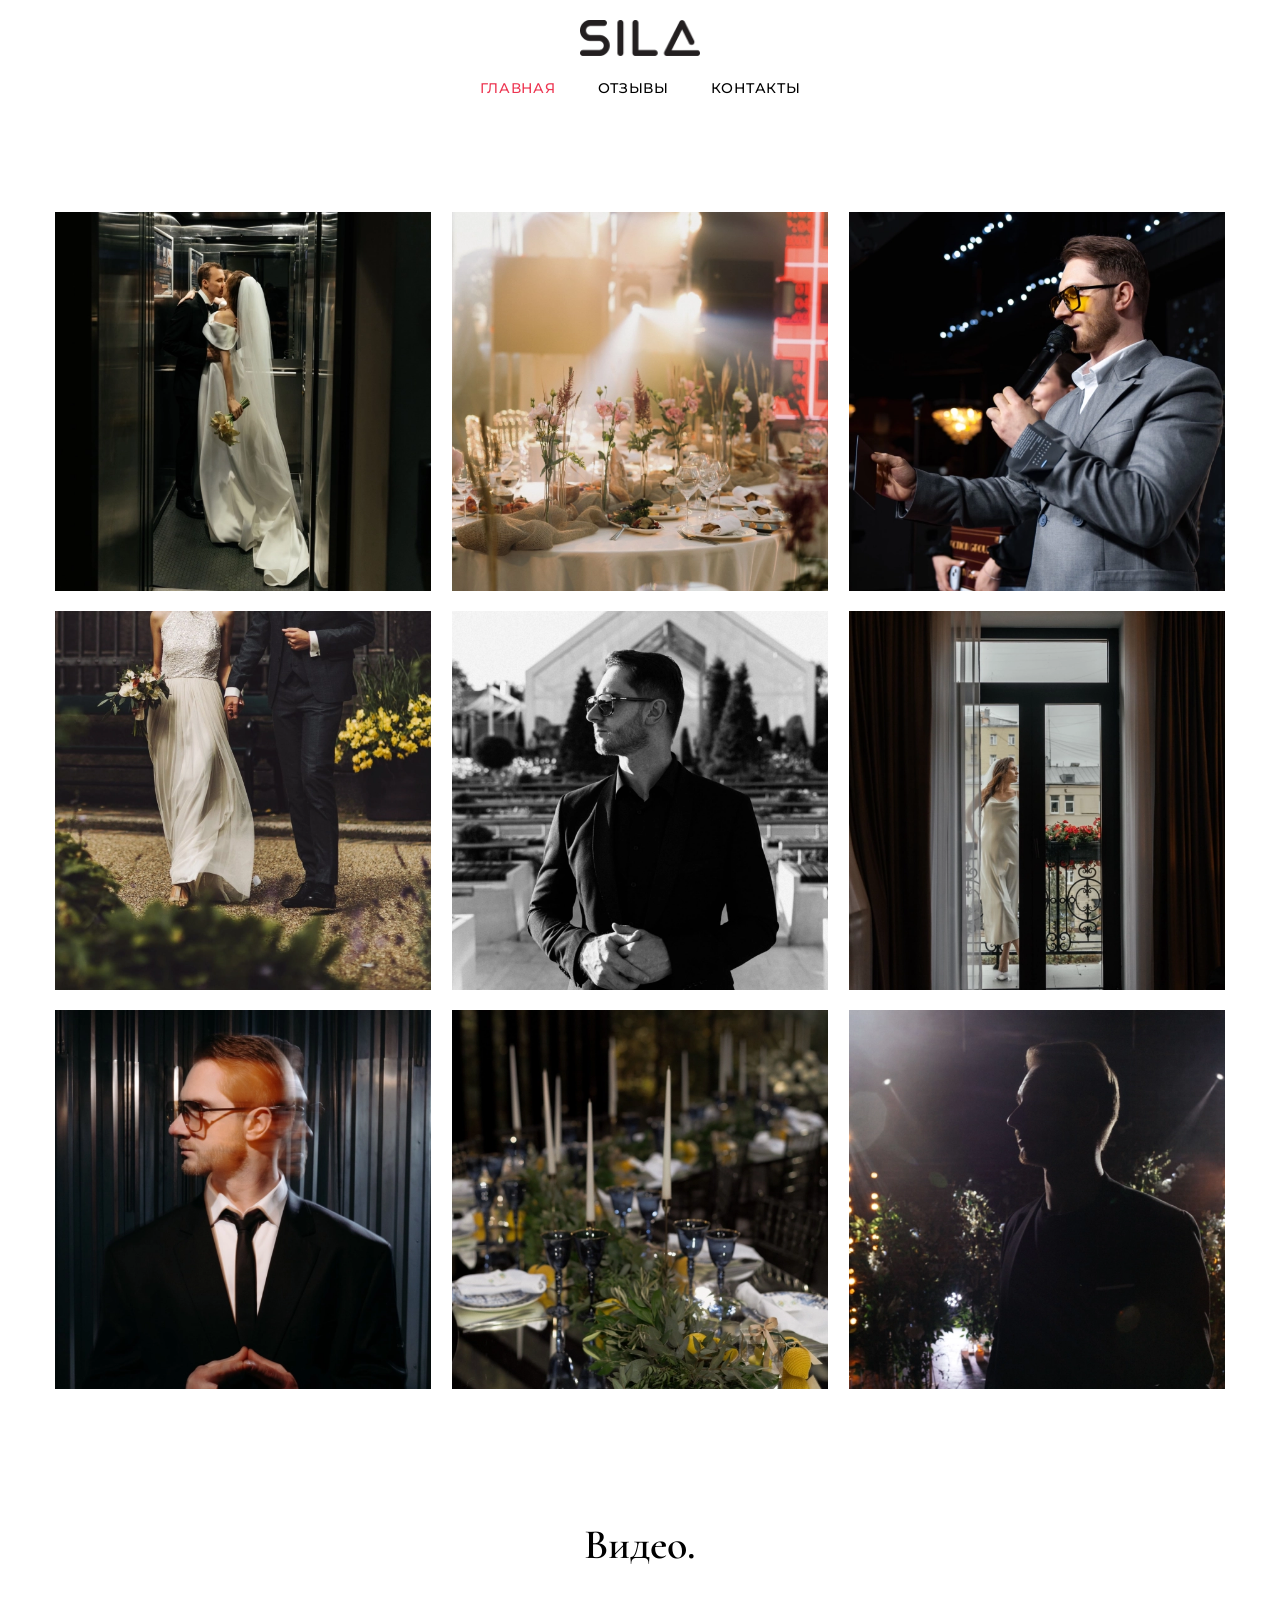
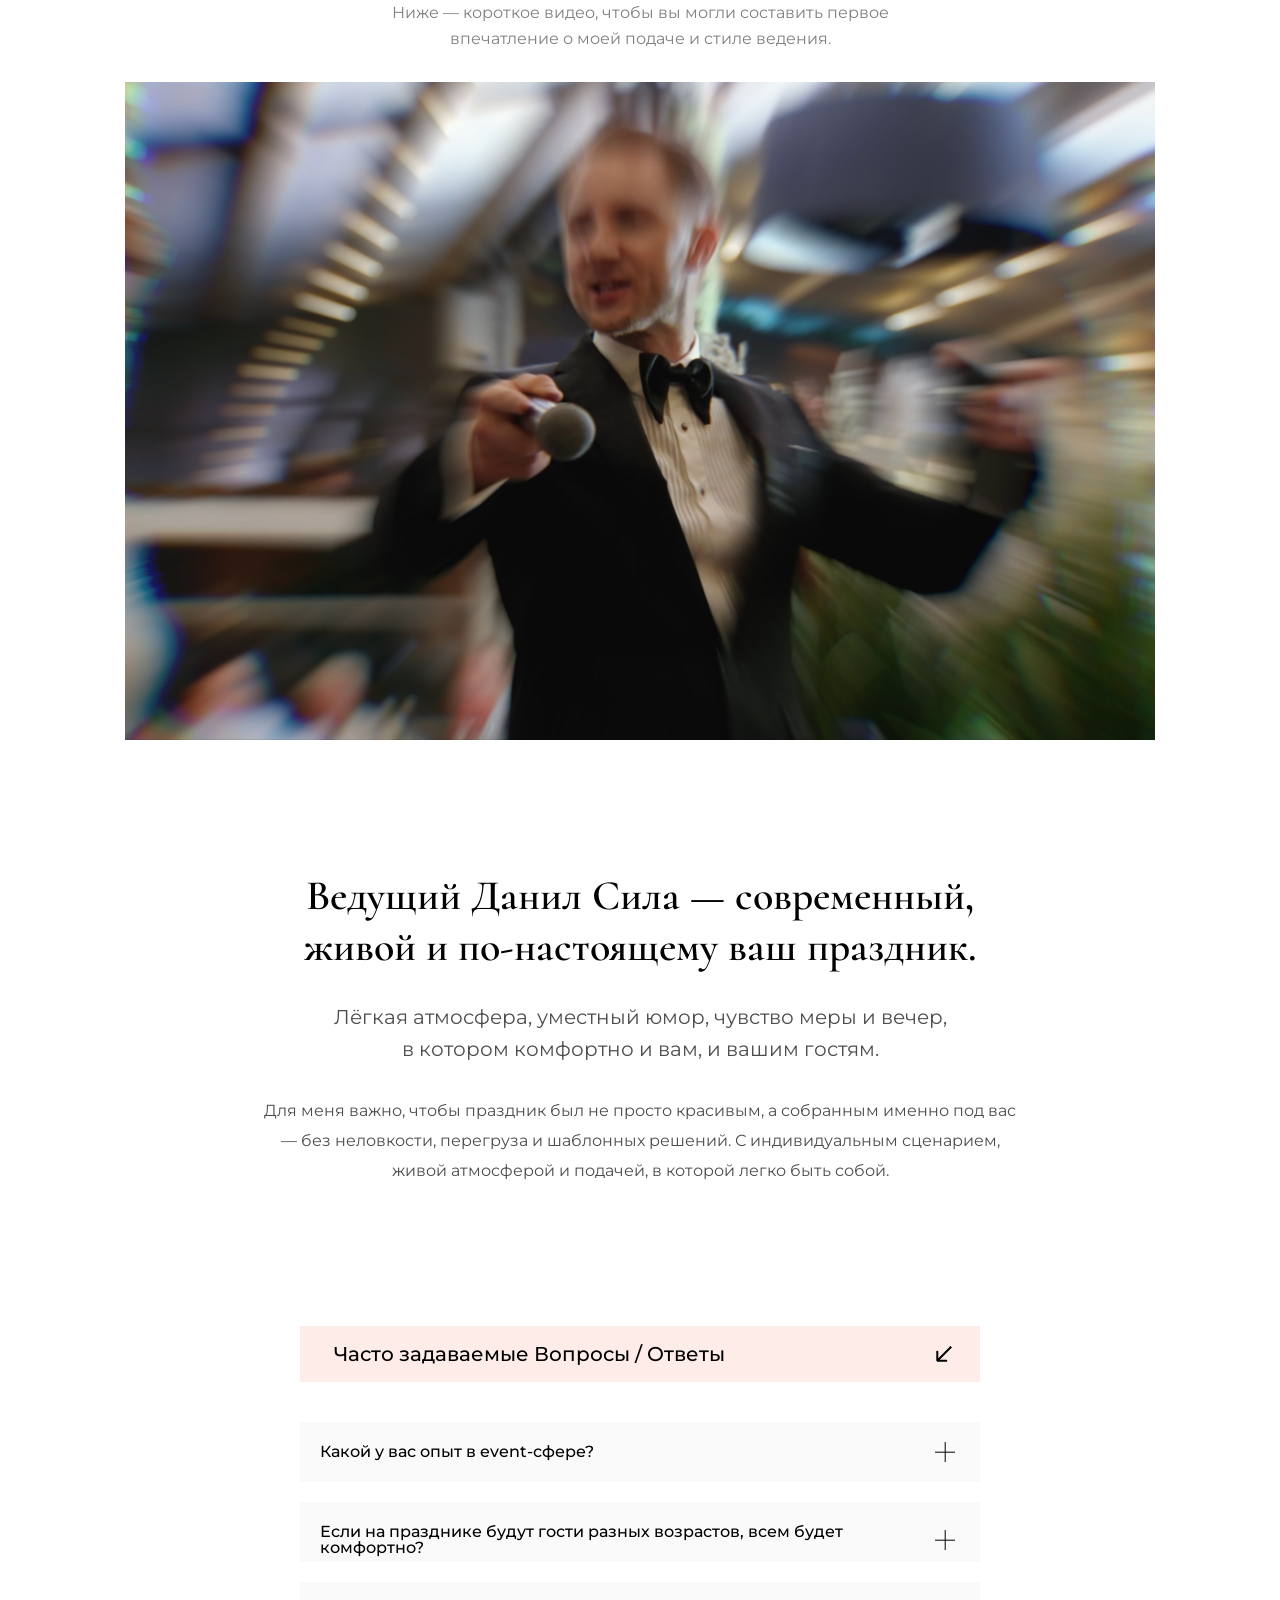
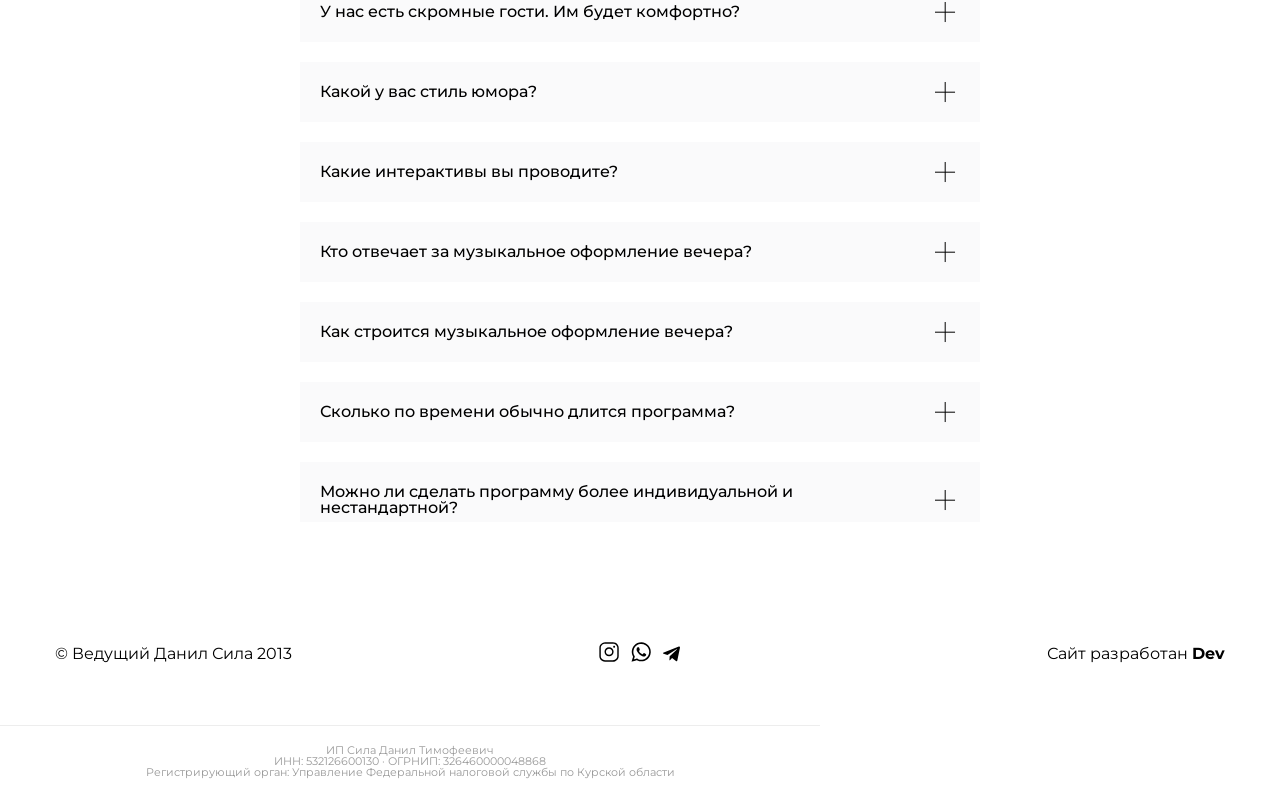
==== index.html @ 5c5b3582 "Update index.html" ====
<!DOCTYPE html>
<html lang="ru">
<head>
    <meta charset="UTF-8" />
    <meta http-equiv="X-UA-Compatible" content="IE=edge" />
    <meta name="viewport" content="width=device-width, initial-scale=1.0" />
    <title>Данил Сила - Ведущий</title>
    <link rel="shortcut icon" href="img/favicon.svg" type="image/x-icon" />
    <link rel="stylesheet" href="css/uikit.css?v=2.77" />
    <link rel="stylesheet" href="css/main.css?v=428" />
    <link rel="stylesheet" href="css/general.css?v=2.0" />
</head>
<body class="document">

    <div class="loader">
        <div class="loader__logo"></div>
    </div>
    <header class="header">
        <div class="container header__row reveal">
            <div class="header__btn-menu1"></div>

            <a href="index.html" class="header__logo logo off-link"></a>

            <nav class="header__nav">
                <a href="#" class="header__nav-link off-link header__nav-link_active">главная</a>
                <a href="reviews.html" class="header__nav-link">отзывы</a>
                <a href="contact.html" class="header__nav-link">контакты</a>
            </nav>

            <div class="header__btn-menu">
                <div class="header__btn-line header__btn-line1"></div>
                <div class="header__btn-line header__btn-line2"></div>
                <div class="header__btn-line header__btn-line3"></div>
            </div>
        </div>
    </header>

    <div class="mob-menu">
        <nav class="mob-menu__nav">
            <a href="#" class="mob-menu__link mob-menu__margin1 off-link mob-memu_link-active">главная</a>
            <a href="reviews.html" class="mob-menu__link mob-menu__margin2">отзывы</a>
            <a href="contact.html" class="mob-menu__link mob-menu__margin3">контакты</a>
        </nav>
    </div>

    <div class="modal">

        <img class="lightbox__image" src="" alt="photo" loading="lazy"/>

        <div class="lightbox__arrow lightbox__arrow_left"><span>< </span></div>
        <div class="lightbox__arrow lightbox__arrow_right"><span>> </span></div>
    </div>

    <div class="modal__btn-close"></div>

    <main class="main">
        <div class="container">
            <div class="gallery">
                <div class="gallery__wrap-photo reveal">
                    <img src="img/gallery/preview/1.webp" class="gallery__photo gallery__photo1" data-src="img/gallery/1.webp" loading="lazy" decoding="async">
                </div>
    
                <div class="gallery__wrap-photo reveal">
                    <img src="img/gallery/preview/2.webp" class="gallery__photo gallery__photo2" data-src="img/gallery/2.webp" loading="lazy" decoding="async">
                </div>
    
                <div class="gallery__wrap-photo reveal">
                    <img src="img/gallery/preview/3.webp" class="gallery__photo gallery__photo3" data-src="img/gallery/3.webp" loading="lazy" decoding="async">
                </div>
    
                <div class="gallery__wrap-photo reveal">
                    <img src="img/gallery/preview/4.webp" class="gallery__photo gallery__photo4" data-src="img/gallery/4.webp" loading="lazy" decoding="async">
                </div>
    
                <div class="gallery__wrap-photo reveal">
                    <img src="img/gallery/preview/5.webp" class="gallery__photo gallery__photo5" data-src="img/gallery/5.webp" loading="lazy" decoding="async">
                </div>
    
                <div class="gallery__wrap-photo reveal">
                    <img src="img/gallery/preview/6.webp" class="gallery__photo gallery__photo6" data-src="img/gallery/6.webp" loading="lazy" decoding="async">
                </div>
    
                <div class="gallery__wrap-photo reveal">
                    <img src="img/gallery/preview/7.webp" class="gallery__photo gallery__photo7" data-src="img/gallery/7.webp" loading="lazy" decoding="async">
                </div>
    
                <div class="gallery__wrap-photo reveal">
                    <img src="img/gallery/preview/8.webp" class="gallery__photo gallery__photo8" data-src="img/gallery/8.webp" loading="lazy" decoding="async">
                </div>
    
                <div class="gallery__wrap-photo reveal">
                    <img src="img/gallery/preview/9.webp" class="gallery__photo gallery__photo9" data-src="img/gallery/9.webp" loading="lazy" decoding="async">
                </div>
            </div>
    
            <div class="promo-video">
                <h2 class="main-title reveal">Видео.</h2>
                <p class="promo-video__text reveal">Ниже — короткое видео, чтобы вы могли составить первое впечатление о моей подаче и стиле ведения.</p>
    
                <div class="promo-video__wrap reveal">
                    <iframe width="720" height="405" src="https://rutube.ru/play/embed/107d8bcad261c80fbf9b41323e193dfb/?skinColor=ffffff" style="border: none;" allow="clipboard-write; autoplay" allowFullScreen></iframe>
                </div>
            </div>

            <h1 class="main-title about-title reveal">Ведущий Данил Сила — современный, 
            живой и по-настоящему ваш праздник.</h1>
            <p class="text-about reveal"><span>Лёгкая атмосфера, уместный юмор, чувство меры и вечер,
            в котором комфортно и вам, и вашим гостям.</span>

                Для меня важно, чтобы праздник был не просто красивым, а собранным именно под вас — без неловкости, перегруза и шаблонных решений. С индивидуальным сценарием, 
                живой атмосферой и подачей, в которой легко быть собой.
            </p>

            <div class="questions__close reveal">Часто задаваемые Вопросы / Ответы</div>

            <div class="questions reveal">
                <div class="questions__body">
                    <div class="questions__title">
                        <span>Какой у вас опыт в event-сфере?</span>
                        <div class="questions__btn questions__btn_open"></div>
                    </div>

                    <p class="questions__text">
                        В event-сфере я более 10 лет, а как ведущий работаю уже 8 лет. За это время провёл более 1200 мероприятий. Музыкальный бэкграунд и большой практический опыт помогают мне точно чувствовать ритм вечера, настроение гостей и выстраивать программу спокойно, уверенно и с хорошим чувством меры.
                    </p>
                </div>

                <div class="questions__body">
                    <div class="questions__title">
                        <span>Если на празднике будут гости разных возрастов, 
                        всем будет комфортно?</span>
                        <div class="questions__btn questions__btn_open"></div>
                    </div>

                    <p class="questions__text">
                        Да, конечно. Это одна из самых частых ситуаций, и для меня важно, чтобы вечер был понятным и органичным для гостей разных поколений. Я выстраиваю программу постепенно, с правильным ритмом и балансом, чтобы каждый чувствовал себя естественно в общем настроении праздника. Обычно лучше всего работают универсальные и тёплые форматы, которые объединяют гостей и делают вечер цельным.
                    </p>
                </div>

                <div class="questions__body">
                    <div class="questions__title">
                        <span>У нас есть скромные гости. Им будет комфортно?</span>
                        <div class="questions__btn questions__btn_open"></div>
                    </div>

                    <p class="questions__text">
                        Да, и для меня это очень важно. Не все гости любят активное внимание к себе, и это абсолютно нормально. Я всегда чувствую настроение зала и выстраиваю программу так, чтобы каждому было комфортно. Без давления, без неловкости и без попыток вовлечь человека против его желания.
                    </p>
                </div>

                <div class="questions__body">
                    <div class="questions__title">
                        <span>Какой у вас стиль юмора?</span>
                        <div class="questions__btn questions__btn_open"></div>
                    </div>

                    <p class="questions__text">
                        Лёгкий, точный и естественный. Для меня важно, чтобы юмор в программе не выглядел набором заготовленных шуток. Чаще всего это ситуационные и персонализированные моменты, которые рождаются из общения с гостями, реакции зала и конкретных моментов вечера. При этом я всегда держу чувство меры: без грубости, без неловкости и без шуток за счёт кого-то из гостей.
                    </p>
                </div>

                <div class="questions__body">
                    <div class="questions__title">
                        <span>Какие интерактивы вы проводите?</span>
                        <div class="questions__btn questions__btn_open"></div>
                    </div>

                    <p class="questions__text">
                        Уместные, интеллигентные и собранные именно под вашу пару. Для меня важно, чтобы программа не выглядела набором шаблонных активностей, поэтому интерактивы я подбираю индивидуально под формат вечера и состав гостей. Это могут быть лёгкие персонализированные квизы, знакомства с гостями, музыкальные и танцевальные моменты, а также более камерные или динамичные форматы — в зависимости от атмосферы вашего праздника. Всё строится так, чтобы это было интересно, естественно и без неловкости.
                    </p>
                </div>

                <div class="questions__body">
                    <div class="questions__title">
                        <span>Кто отвечает за музыкальное оформление вечера?</span>
                        <div class="questions__btn questions__btn_open"></div>
                    </div>

                    <p class="questions__text">
                        Я работаю с проверенной командой DJ, с которыми у нас уже выстроена слаженная работа. Это важно, потому что музыка на празднике — не просто фон, а часть общей атмосферы вечера. Мои DJ точно чувствуют тайминг, настроение гостей и понимают, как поддержать каждый момент: от welcome и выхода важных людей до танцевальной части и финала. Благодаря этому программа ощущается цельной, живой и музыкально очень собранной.
                    </p>
                </div>

                <div class="questions__body">
                    <div class="questions__title">
                        <span>Как строится музыкальное оформление вечера?</span>
                        <div class="questions__btn questions__btn_open"></div>
                    </div>

                    <p class="questions__text">
                        Музыка на празднике всегда зависит от вашего формата, настроения вечера и гостей, которые будут рядом с вами. Поэтому DJ работает не по одному шаблону, а собирает музыкальную картину под конкретный праздник: где-то это более лёгкое и камерное настроение, где-то — яркая танцевальная история.
                        При этом вы всегда можете заранее прислать список песен, которые хотите услышать, и тех, которые лучше не ставить. Для меня важно, чтобы музыка не была случайной, а действительно поддерживала атмосферу вечера и подходила именно вам.
                    </p>
                </div>

                <div class="questions__body">
                    <div class="questions__title">
                        <span>Сколько по времени обычно длится программа?</span>
                        <div class="questions__btn questions__btn_open"></div>
                    </div>

                    <p class="questions__text">
                        Обычно оптимальный формат — около 6 часов, включая welcome и основную программу. Этого времени, как правило, более чем достаточно, чтобы спокойно прожить все важные моменты вечера, сохранить хороший ритм праздника и не перегрузить гостей.
                        Если формат мероприятия предполагает другой тайминг, мы всегда обсуждаем это отдельно. А если в финале захочется продолжения, музыкальную часть можно продлить.
                    </p>
                </div>

                <div class="questions__body">
                    <div class="questions__title">
                        <span>Можно ли сделать программу более индивидуальной и нестандартной?</span>
                        <div class="questions__btn questions__btn_open"></div>
                    </div>

                    <p class="questions__text">
                        Да. Я всегда за решения, которые делают вечер более личным и запоминающимся. Если хочется уйти от стандартного сценария, мы можем по-новому обыграть привычные традиции, добавить персонализированные форматы и собрать программу так, чтобы она отражала именно вашу пару, ваших гостей и атмосферу праздника. Для меня важно, чтобы всё это выглядело естественно, уместно и действительно работало на общее впечатление от вечера.
                    </p>
                </div>
            </div>
        </div>
        <!-- /.container -->
    </main>

    <footer class="footer">
        <div class="container footer__row">
            <div class="footer__copyter">© Ведущий Данил Сила 2013</div>

            <div class="social">
                <a href="https://www.instagram.com/dt_sila/?utm_medium=copy_link" class="social__link" target="_blank">
                    <img src="img/instagram.svg" class="social__icon" alt="instagram">
                </a>
                <a href="https://wa.me/79151111215" class="social__link" target="_blank">
                    <img src="img/whatsApp.svg" class="social__icon" alt="whatsapp">
                </a>
                <a href="https://t.me/SilaDanil" class="social__link social__link-telegram" target="_blank">
                    <img src="img/telegram.svg" class="social__icon" alt="telegram">
                </a>
            </div>

            <div class="footer__created">
                Сайт разработан <a href="https://sila-timofei.github.io/dev/" target="_blank">Dev</a>
            </div>

            <div class="social1">
                <a href="https://www.instagram.com/dt_sila/?utm_medium=copy_link" class="social__link" target="_blank">
                    <img src="img/instagram.svg" class="social__icon" alt="instagram">
                </a>
                <a href="https://wa.me/79151111215" class="social__link" target="_blank">
                    <img src="img/whatsApp.svg" class="social__icon" alt="whatsapp">
                </a>
                <a href="https://t.me/SilaDanil" class="social__link social__link-telegram" target="_blank">
                    <img src="img/telegram.svg" class="social__icon" alt="telegram">
                </a>
            </div>
        </div>
        <!-- /.container -->
    </footer>

    <div class="legal-details" aria-label="Сведения об индивидуальном предпринимателе">
                <p class="sila-legal-name">ИП Сила Данил Тимофеевич</p>
                <p>ИНН: 532126600130 · ОГРНИП: 326460000048868</p>
                <p>Регистрирующий орган: Управление Федеральной налоговой службы по Курской области</p>
    </div>

    <script src="js/faq.js"></script>
    
    <script src="js/main.js"></script>

    <script src="js/gallery.js"></script>
</body>
</html>
---- css/main.css ----
.lightbox__image {
  object-fit: fill;
  opacity:0;
  transition:
  opacity .35s ease,
  transform .35s ease;
  max-width:90%;
  max-height:90vh;
  transform:scale(.96);
  will-change:
  transform,
  opacity;
}

.next-img {
    opacity: 1;
}

.prev-img {
    opacity: 0;
}

.lightbox__arrow {
  position: absolute;
  top: 0;
  height: 100%;
  width: 100px;
  cursor: pointer;
  z-index: 3;
  user-select: none;
  display: flex;
  justify-content: center;
  align-items: center;
}

.lightbox__arrow span {
    color: rgba(0, 0, 0, 0.5);
    transition: 0.2s;
    font-size: 24px;
    width: 50px;
    height: 50px;
    border-radius: 100%;
    text-align: center;
    line-height: 45px;
}

.lightbox__arrow:hover span {
    color: rgba(0, 0, 0, 1);
    transition: 0.2s;
    font-size: 30px;
}

.lightbox__arrow_left {
  left:0;
}

.lightbox__arrow_right {
  right: 0;
}

.modal.active .lightbox__image{

    opacity:1;

    transform:scale(1);

}


.gallery {
    display: flex;
    justify-content: space-between;
    flex-wrap: wrap;
    margin-bottom: -20px;
}

.gallery__wrap-photo {
    /*width: 32.3333333%;*/
    position: relative;
    width: 376px;
    /*height: 376px;*/
    overflow: hidden;
    margin-bottom: 20px;
    cursor: pointer;
}

.gallery__photo {
    width: 100%;
    height: 100%;
    transition: 0.4s;
}

.gallery__photo:hover {
    transform: scale(1.1);
}




.promo-video {
    margin-top: 130px;
    margin-bottom: 130px;
}

.promo-video__text {
    font-family: 'Montserrat', sans-serif;
    font-weight: 400;
    font-size: 16px;
    line-height: 26px;
    text-align: center;
    color: rgba(0, 0, 0, 0.5);
    max-width: 570px;
    margin-left: auto;
    margin-right: auto;
    margin-bottom: 30px;
}

.promo-video__wrap {
    position: relative;
    max-width: 1030px;
    padding-top: 56.25%;
    margin-left: auto;
    margin-right: auto;
    background: url('../img/cover-video.png');
    background-size: 152%;
    background-position: center;
    cursor: pointer;
}

.promo-video__wrap iframe {
    position: absolute;
    left: 0;
    top: 0;
    width: 100%;
    height: 100%;
    z-index: 23;
}




.text-about {
    max-width: 770px;
    margin-left: auto;
    margin-right: auto;
    text-align: center;
    color: rgba(0, 0, 0, 0.7);
    line-height: 30px;
    font-family: 'Montserrat', sans-serif;
    white-space: pre-line;
}

.text-about > span {
    font-size: 20px;
}

.questions {
    width: 100%;
    display: flex;
    flex-direction: column;
    align-items: center;
    font-family: 'Montserrat', sans-serif;
}

.questions__close {
    position: relative;
    font-family: 'Montserrat', sans-serif;
    padding-top: 18px;
    padding-bottom: 18px;
    padding-left: 34px;
    padding-right: 66px;
    margin-top: 140px;
    margin-left: auto;
    margin-right: auto;
    max-width: 680px;
    background-color: #FDECE8;
    font-size: 20px;
    font-weight: 500;
    margin-bottom: 40px;
    cursor: pointer;
    transition: 0.3s;
}

.questions__close:hover {
    background-color: #f5f5f8;
}

.questions__close::after {
    position: absolute;
    content: '';
    right: 28px;
    top: 50%;
    transform: translateY(-50%);
    width: 16px;
    height: 21px;
    background-image: url('../img/arrow.svg');
    background-repeat: no-repeat;
    transition: 0.3s;
    transform: translateY(-50%) rotate(45deg);
}

.questions__open::after {
    transform: translateY(-50%) rotate(180deg);
}

.questions__body {
    background-color: #FAFAFB;
    overflow: hidden;
    max-width: 680px;
    transition: 0.5s;
    margin-bottom: 20px;
    padding-bottom: 20px;
    transition-property: height;
}

.questions__title {
    display: flex;
    align-items: center;
    justify-content: space-between;
    cursor: pointer;
    padding-right: 20px;
    padding-left: 20px;
}

.questions__title:hover {
    background-color: #f5f5f8;
}

.questions__title > span {
    display: flex;
    padding: 22px 0;
    font-weight: 500;
    margin-right: 14px;
}

.questions__btn {
    position: relative;
    display: inline-block;
    min-width: 30px;
    height: 30px;
    border-radius: 50%;
    background-image: url('../img/plus.svg');
    background-repeat: no-repeat;
    background-position: center;
    transition: 0.3s;
}

.questions__btn_open {
    border: 1px solid transparent;
    background-size: auto;
    transform: rotate(0);
}

.questions__btn_close {
    border: 1px solid #000000;
    background-size: 18px;
    transform: rotate(45deg);
}

.questions__text {
    border-top: 1px solid rgba(0, 0, 0, 0.4);
    font-size: 16px;
    line-height: 30px;
    color: rgba(0, 0, 0, 0.7);
    padding-right: 20px;
    padding-left: 20px;
    padding-top: 20px;
    padding-bottom: 20px;
}





@media screen and (max-width:1200px) {
    .promo-video__border1, .promo-video__border2 {
        display: none;
    }
}

@media screen and (max-width:940px) {
    .promo-video {
        margin-top: 100px;
        margin-bottom: 100px;
    }

    .promo-video__video {
        margin-top: 70px;
    }

    .questions__close {
        margin-top: 100px;
    }
}

@media screen and (max-width:640px) {
    .text-about > span {
        font-size: 18px;
    }

    .promo-video__video {
        background-position: center;
    }

    .questions__title > span {
        line-height: 24px;
    }

    .lightbox__arrow {
        height: 10%;
        width: 100px;
        top: auto;
        bottom: 0;
    }


    .promo-video {
        margin-top: 80px;
    }

    .promo-video__video {
        margin-top: 50px;
        height: 360px;
    }

    .about-title {
        font-size: 28px;
        font-size: 28px;
        line-height: 34px;
    }

    .text-about > span {
        font-size: 18px;
    }

    .promo-video__video {
        background-position: center;
    }

    .questions__title > span {
        line-height: 24px;
    }
    
    
    .lightbox__image {
        max-width:100%;
        max-height:90vh;
    }

    .lightbox__arrow {
        position: absolute;
        top: 0;
        height: 100%;
        width: 100px;
        cursor: pointer;
        z-index: 3;
        user-select: none;
        display: flex;
        justify-content: center;
        align-items: center;
    }

    .lightbox__arrow span {
        color: rgba(0, 0, 0, 0.5);
        transition: 0.2s;
        font-size: 24px;
        width: 50px;
        height: 50px;
        border-radius: 100%;
        text-align: center;
        line-height: 45px;
    }

    .lightbox__arrow:hover span {
        color: rgba(0, 0, 0, 1);
        transition: 0.2s;
        font-size: 30px;
    }

    .lightbox__arrow_left {
        left:0;
        bottom: 0;
    }

    .lightbox__arrow_right {
        right: 0;
    }


    .promo-video {
        margin-top: 130px;
        margin-bottom: 130px;
    }

    .promo-video__text {
        font-family: 'Montserrat', sans-serif;
        font-weight: 400;
        font-size: 16px;
        line-height: 26px;
        text-align: center;
        color: rgba(0, 0, 0, 0.5);
        max-width: 570px;
        margin-left: auto;
        margin-right: auto;
        margin-bottom: 30px;
    }

    .promo-video__wrap {
        position: relative;
        max-width: 1030px;
        padding-top: 56.25%;
        margin-left: auto;
        margin-right: auto;
        background: url('../img/cover-video.png');
        background-size: 152%;
        background-position: center;
        cursor: pointer;
    }

    .promo-video__wrap iframe {
        position: absolute;
        left: 0;
        top: 0;
        width: 100%;
        height: 100%;
        z-index: 23;
    }




    .text-about {
        max-width: 770px;
        margin-left: auto;
        margin-right: auto;
        text-align: center;
        color: rgba(0, 0, 0, 0.7);
        line-height: 30px;
        font-family: 'Montserrat', sans-serif;
        white-space: pre-line;
    }

    .text-about > span {
        font-size: 20px;
    }

    .questions {
        width: 100%;
        display: flex;
        flex-direction: column;
        align-items: center;
        font-family: 'Montserrat', sans-serif;
    }

    .questions__close {
        position: relative;
        font-family: 'Montserrat', sans-serif;
        padding-top: 18px;
        padding-bottom: 18px;
        padding-left: 34px;
        padding-right: 66px;
        margin-top: 140px;
        margin-left: auto;
        margin-right: auto;
        max-width: 680px;
        background-color: #FDECE8;
        font-size: 20px;
        font-weight: 500;
        margin-bottom: 40px;
        cursor: pointer;
        transition: 0.3s;
    }

    .questions__close:hover {
        background-color: #f5f5f8;
    }

    .questions__close::after {
        position: absolute;
        content: '';
        right: 28px;
        top: 50%;
        transform: translateY(-50%);
        width: 16px;
        height: 21px;
        background-image: url('../img/arrow.svg');
        background-repeat: no-repeat;
        transition: 0.3s;
        transform: translateY(-50%) rotate(45deg);
    }

    .questions__open::after {
        transform: translateY(-50%) rotate(180deg);
    }

    .questions__body {
        background-color: #FAFAFB;
        overflow: hidden;
        max-width: 680px;
        transition: 0.5s;
        margin-bottom: 20px;
        padding-bottom: 20px;
        transition-property: height;
    }

    .questions__title {
        display: flex;
        align-items: center;
        justify-content: space-between;
        cursor: pointer;
        padding-right: 20px;
        padding-left: 20px;
    }

    .questions__title:hover {
        background-color: #f5f5f8;
    }

    .questions__title > span {
        display: flex;
        padding: 22px 0;
        font-weight: 500;
        margin-right: 14px;
    }

    .questions__btn {
        position: relative;
        display: inline-block;
        min-width: 30px;
        height: 30px;
        border-radius: 50%;
        background-image: url('../img/plus.svg');
        background-repeat: no-repeat;
        background-position: center;
        transition: 0.3s;
    }

    .questions__btn_open {
        border: 1px solid transparent;
        background-size: auto;
        transform: rotate(0);
    }

    .questions__btn_close {
        border: 1px solid #000000;
        background-size: 18px;
        transform: rotate(45deg);
    }

    .questions__text {
        border-top: 1px solid rgba(0, 0, 0, 0.4);
        font-size: 16px;
        line-height: 30px;
        color: rgba(0, 0, 0, 0.7);
        padding-right: 20px;
        padding-left: 20px;
        padding-top: 20px;
        padding-bottom: 20px;
    }
}
---- css/general.css ----
@charset "UTF-8";

@media screen and (max-width:1200px) {
	.container {
		padding-left: 15px;
		padding-right: 15px;
	}

	.gallery {
		margin-bottom: -1%;
	}

	.gallery__wrap-photo {
		width: 32.6666667%;
		margin-bottom: 1%;
	}
}

/* mobile + tablet */
@media screen and (max-width:940px){
  
	.desktop{display:none!important;}

	.scrollbox{overflow:auto;overflow:-moz-scrollbars-none!important;}
  	.scrollbox::-webkit-scrollbar{display:none;}
}

/* mobile */
@media screen and (max-width:640px){
}

/* tablet + desktop */
@media screen and (min-width:641px){
}  

/* tablet */    
    
@media screen and (min-width:641px) and (max-width:940px){
}     
    
/* desktop */    
@media screen and (min-width:941px){

    .mobile{display:none!important;}
}
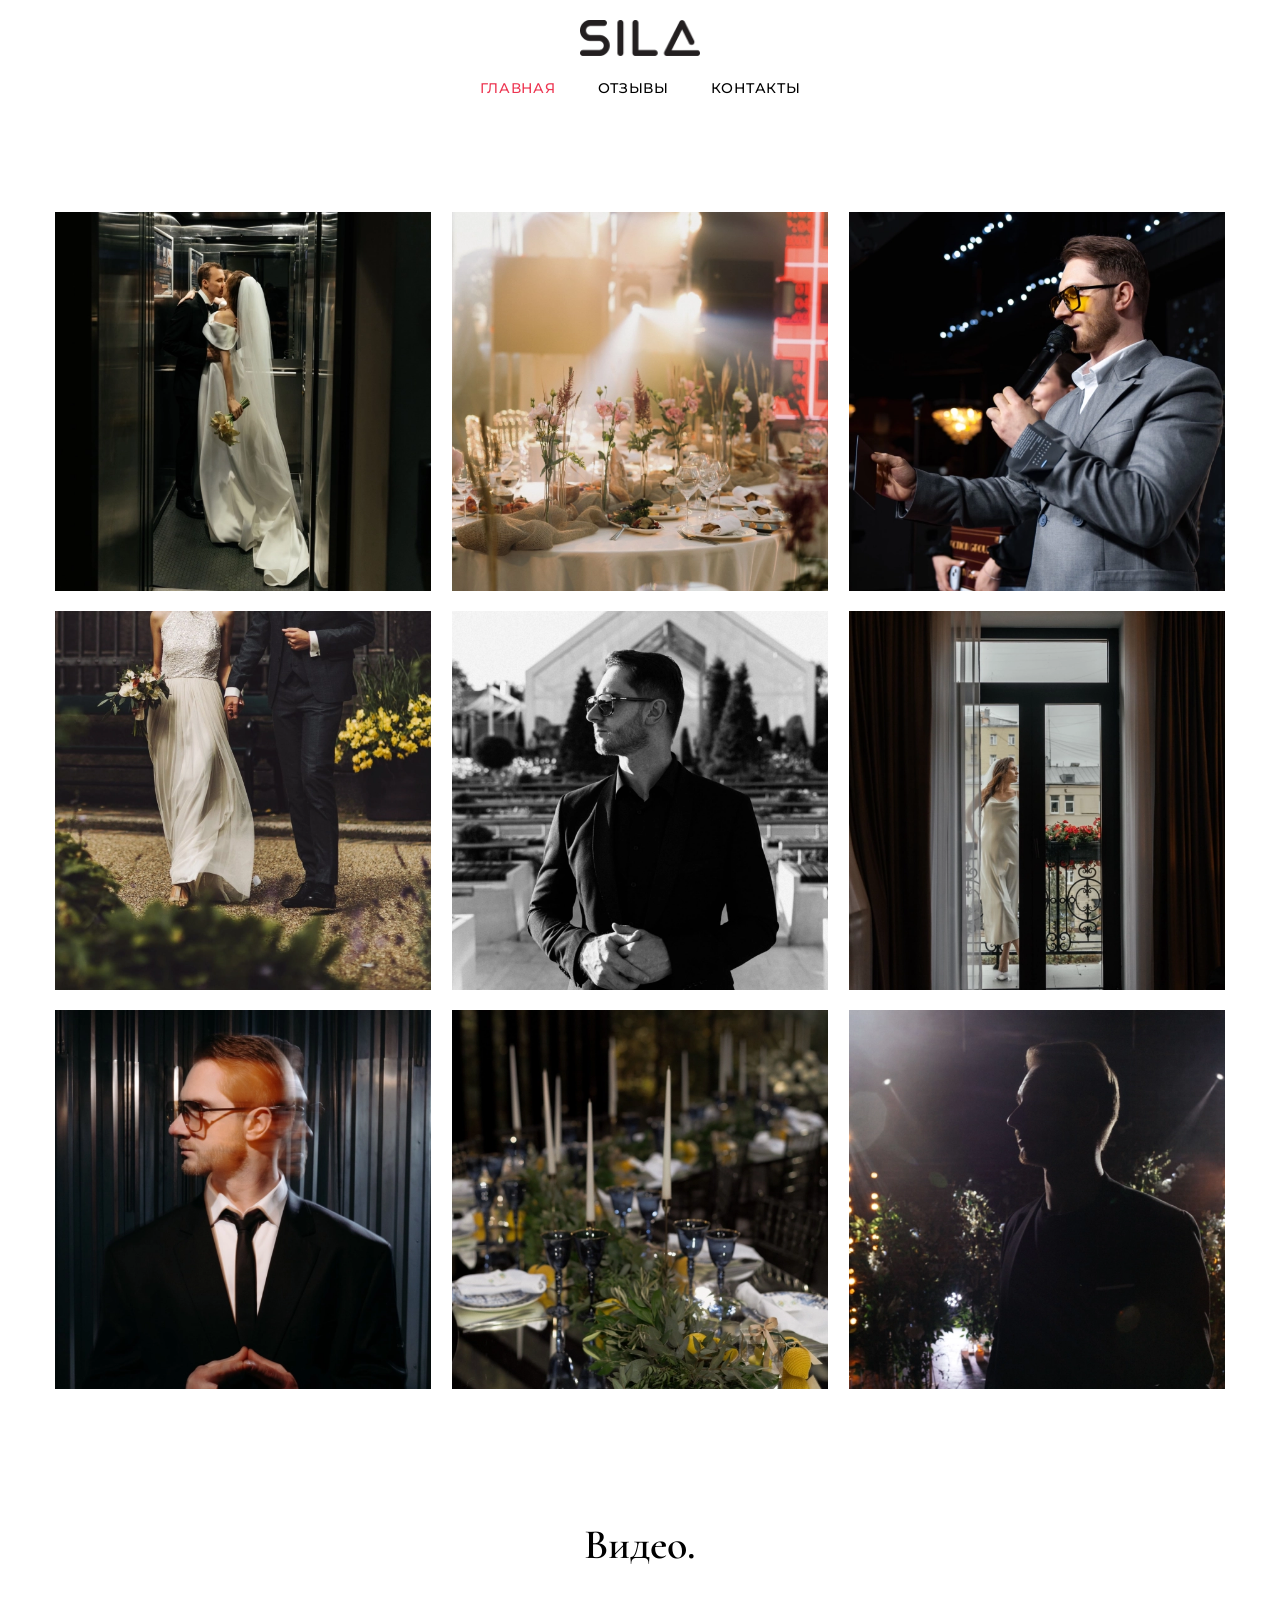
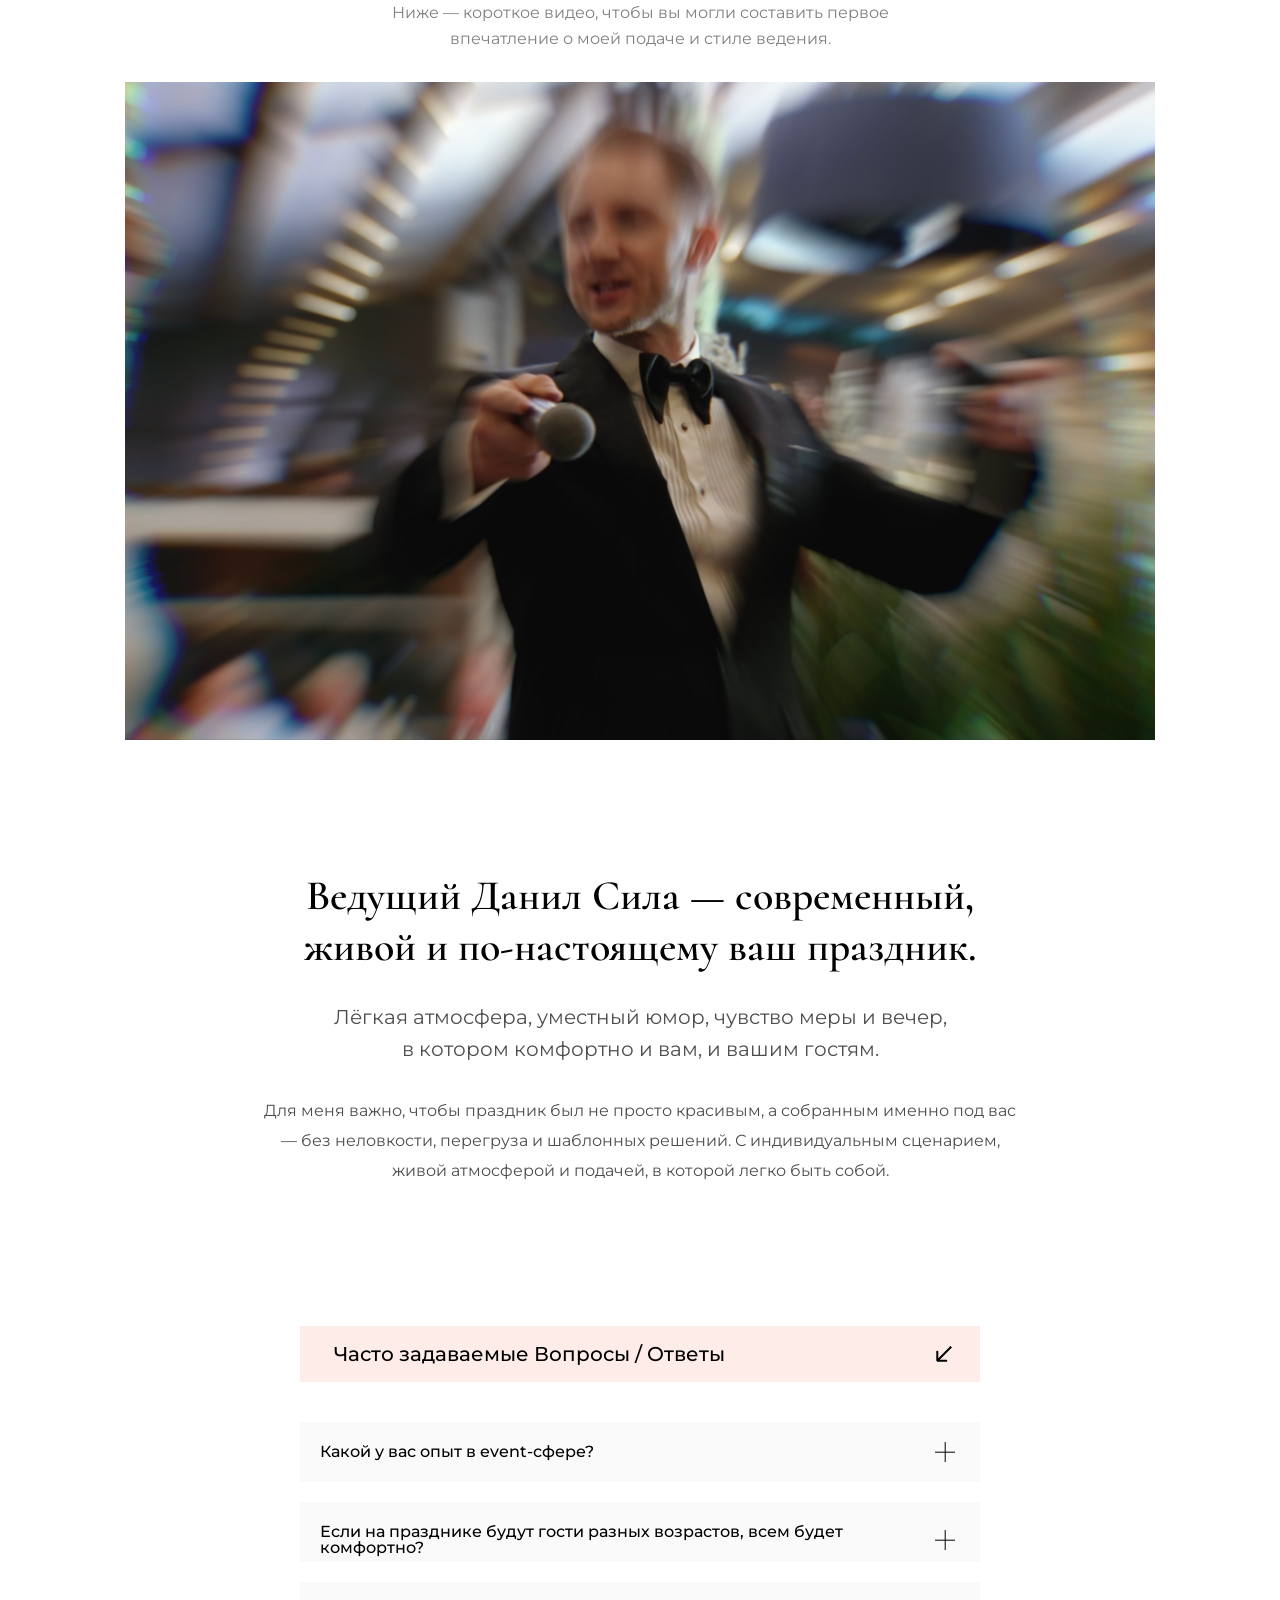
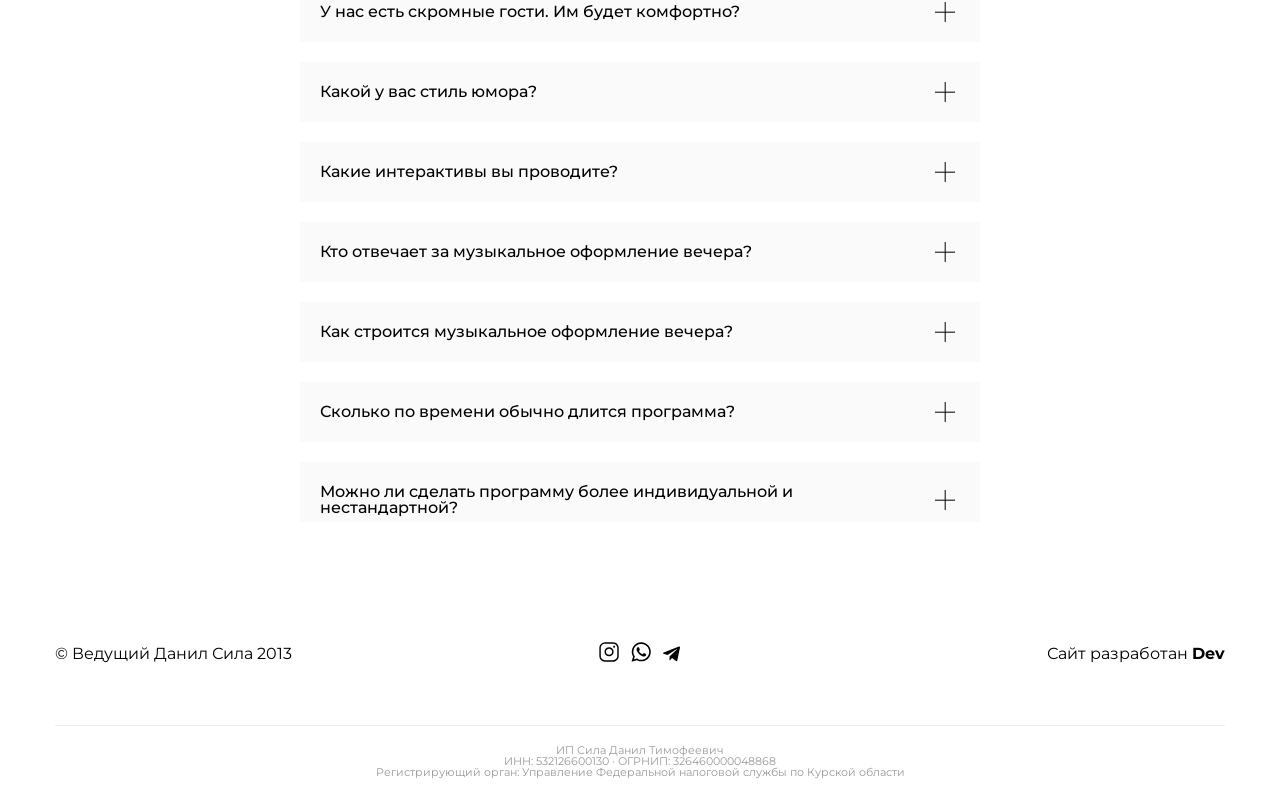
==== commit bbc7dc84: "Update index.html" ====
--- a/index.html
+++ b/index.html
@@ -6,7 +6,7 @@
     <meta name="viewport" content="width=device-width, initial-scale=1.0" />
     <title>Данил Сила - Ведущий</title>
     <link rel="shortcut icon" href="img/favicon.svg" type="image/x-icon" />
-    <link rel="stylesheet" href="css/uikit.css?v=2.77" />
+    <link rel="stylesheet" href="css/uikit.css?v=2.88" />
     <link rel="stylesheet" href="css/main.css?v=428" />
     <link rel="stylesheet" href="css/general.css?v=2.0" />
 </head>
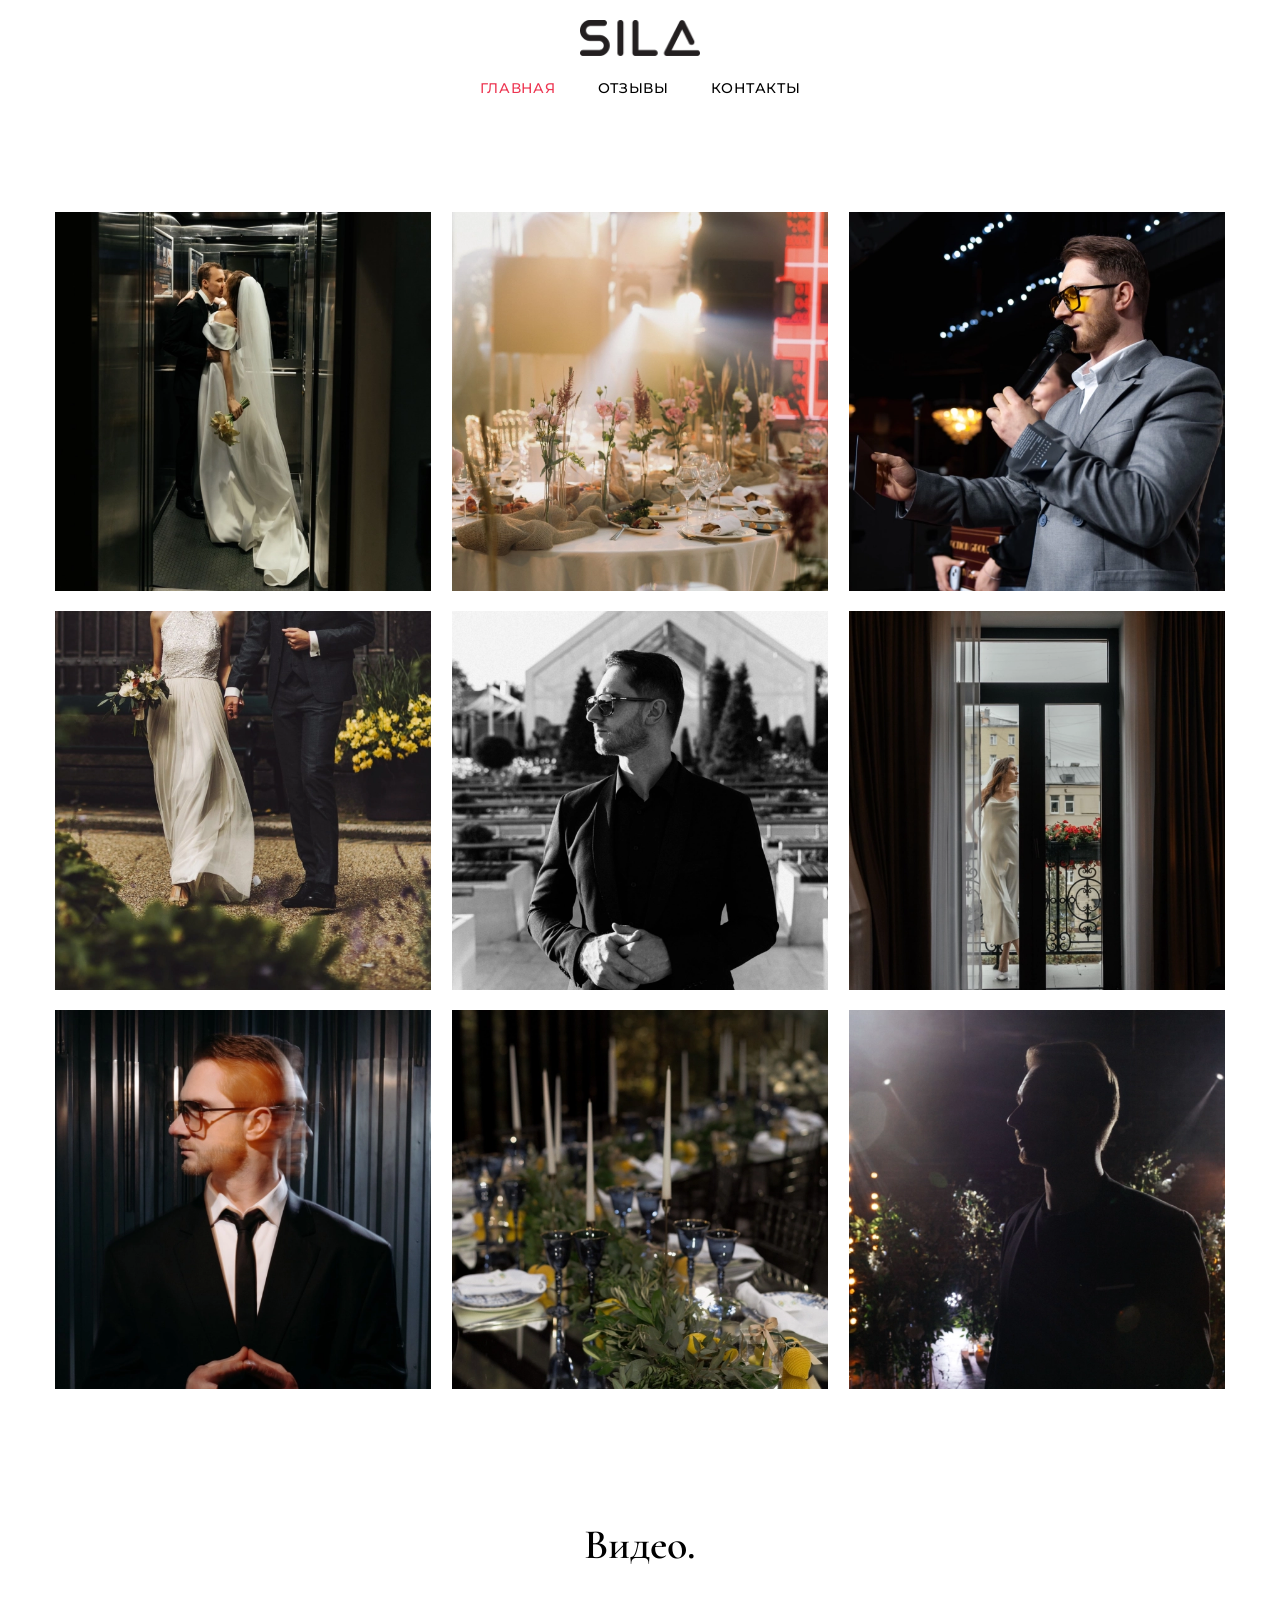
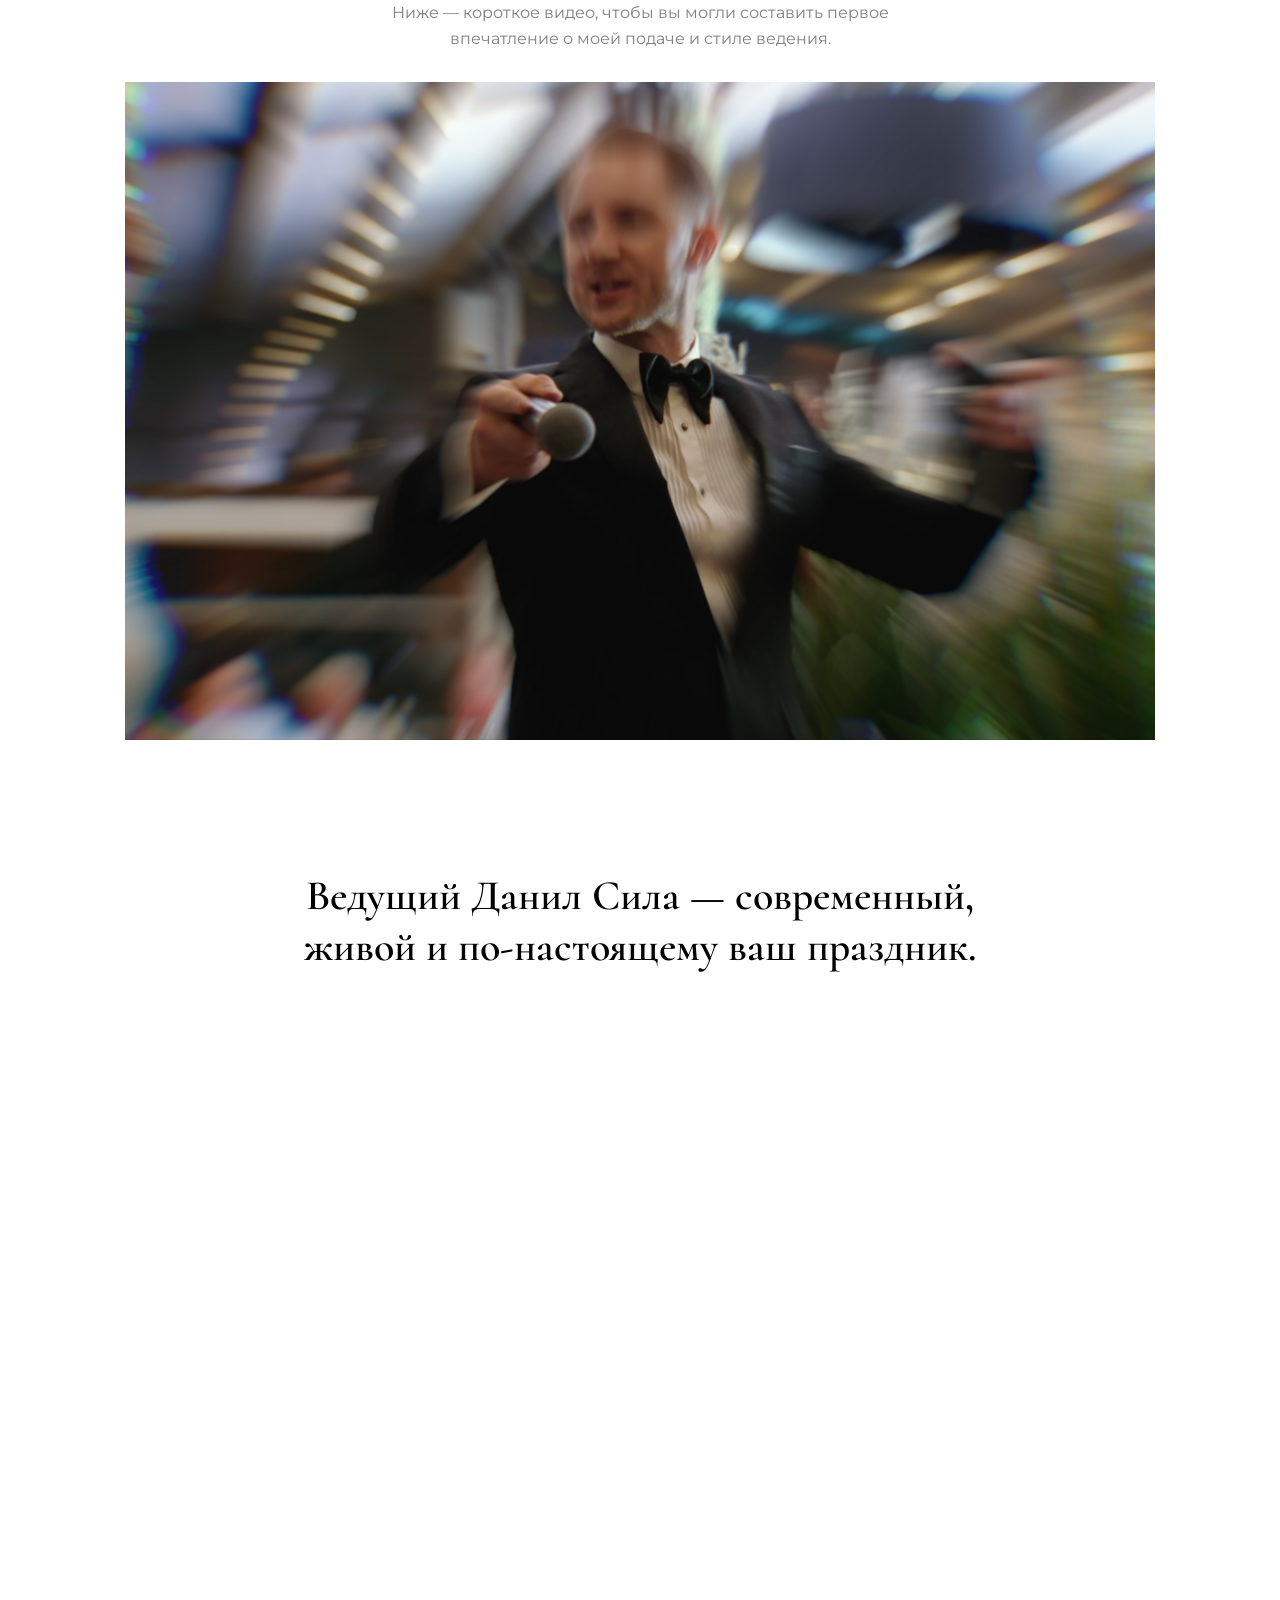
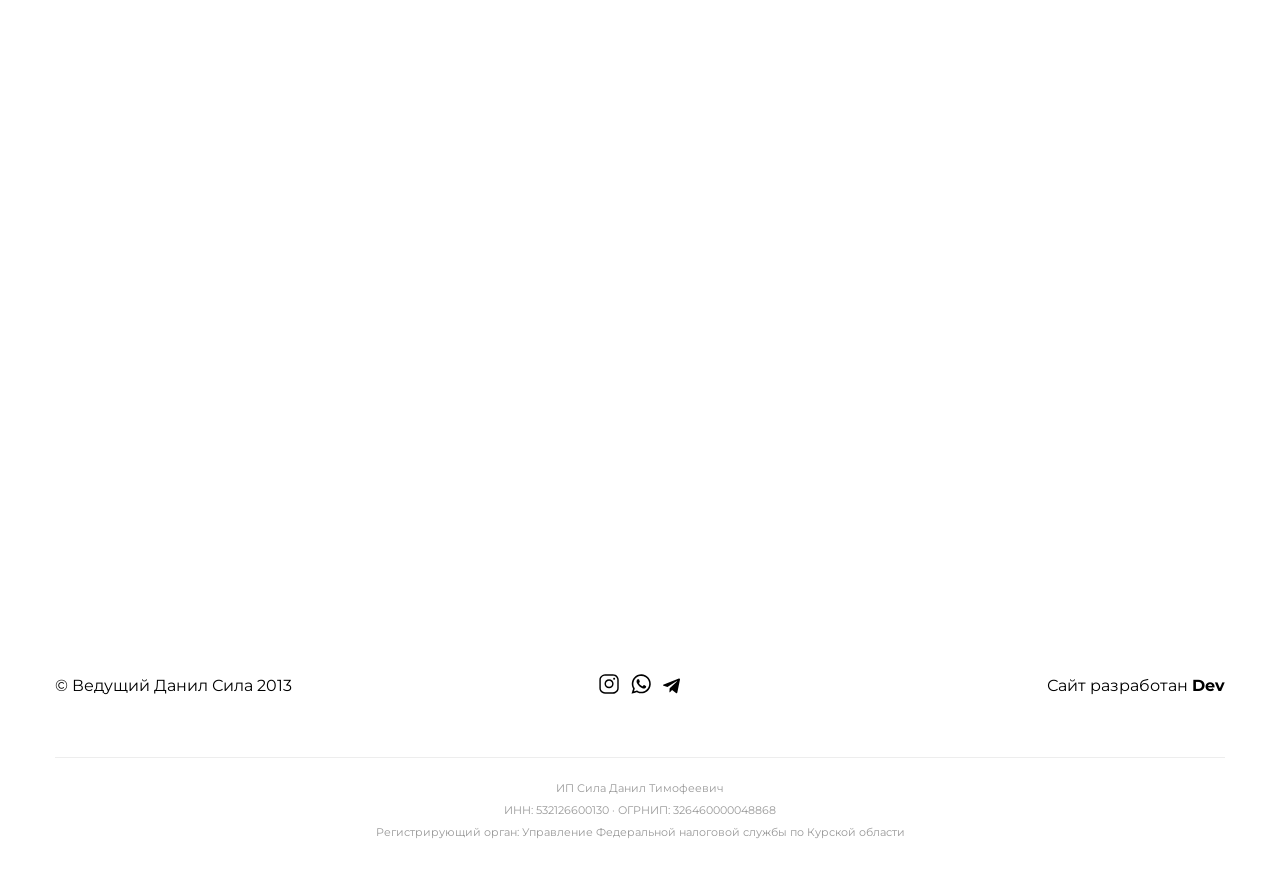
==== commit 82f0b9e8: "Update index.html" ====
--- a/index.html
+++ b/index.html
@@ -6,7 +6,7 @@
     <meta name="viewport" content="width=device-width, initial-scale=1.0" />
     <title>Данил Сила - Ведущий</title>
     <link rel="shortcut icon" href="img/favicon.svg" type="image/x-icon" />
-    <link rel="stylesheet" href="css/uikit.css?v=2.88" />
+    <link rel="stylesheet" href="css/uikit.css?v=111" />
     <link rel="stylesheet" href="css/main.css?v=428" />
     <link rel="stylesheet" href="css/general.css?v=2.0" />
 </head>
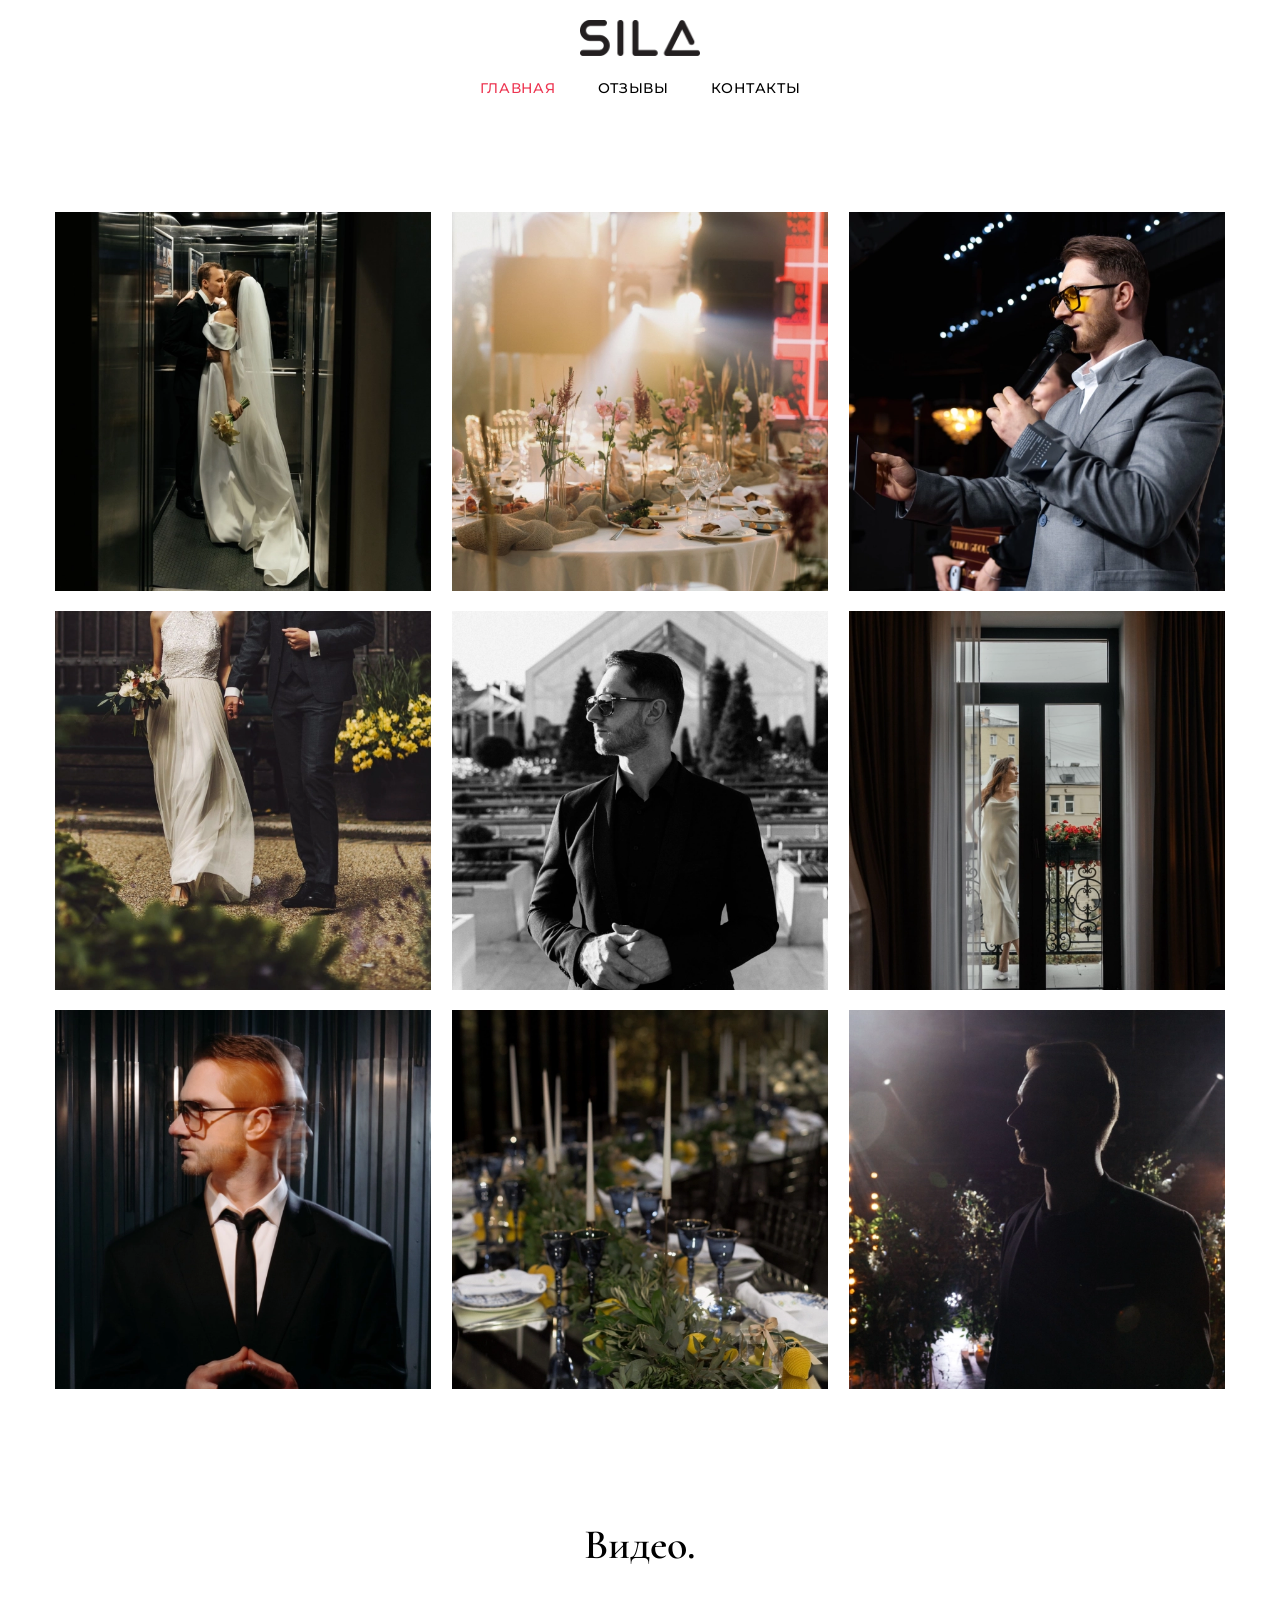
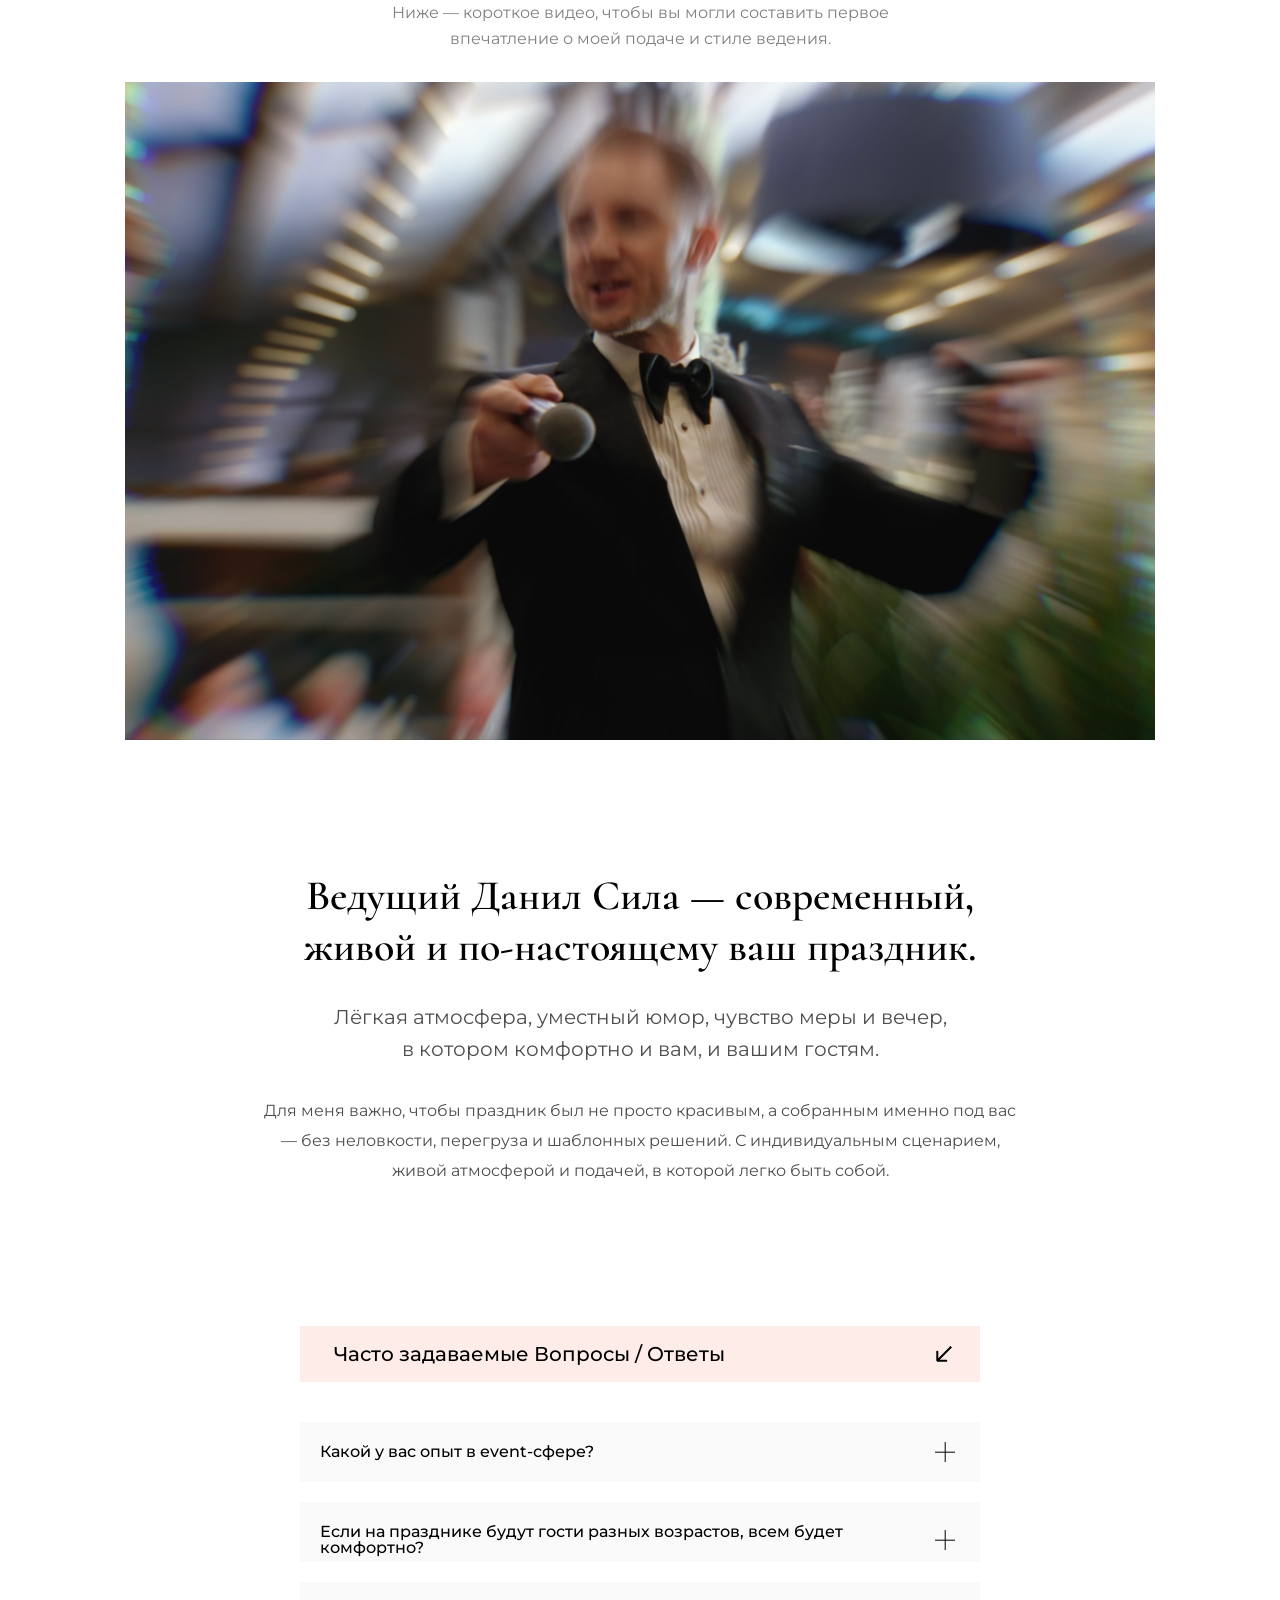
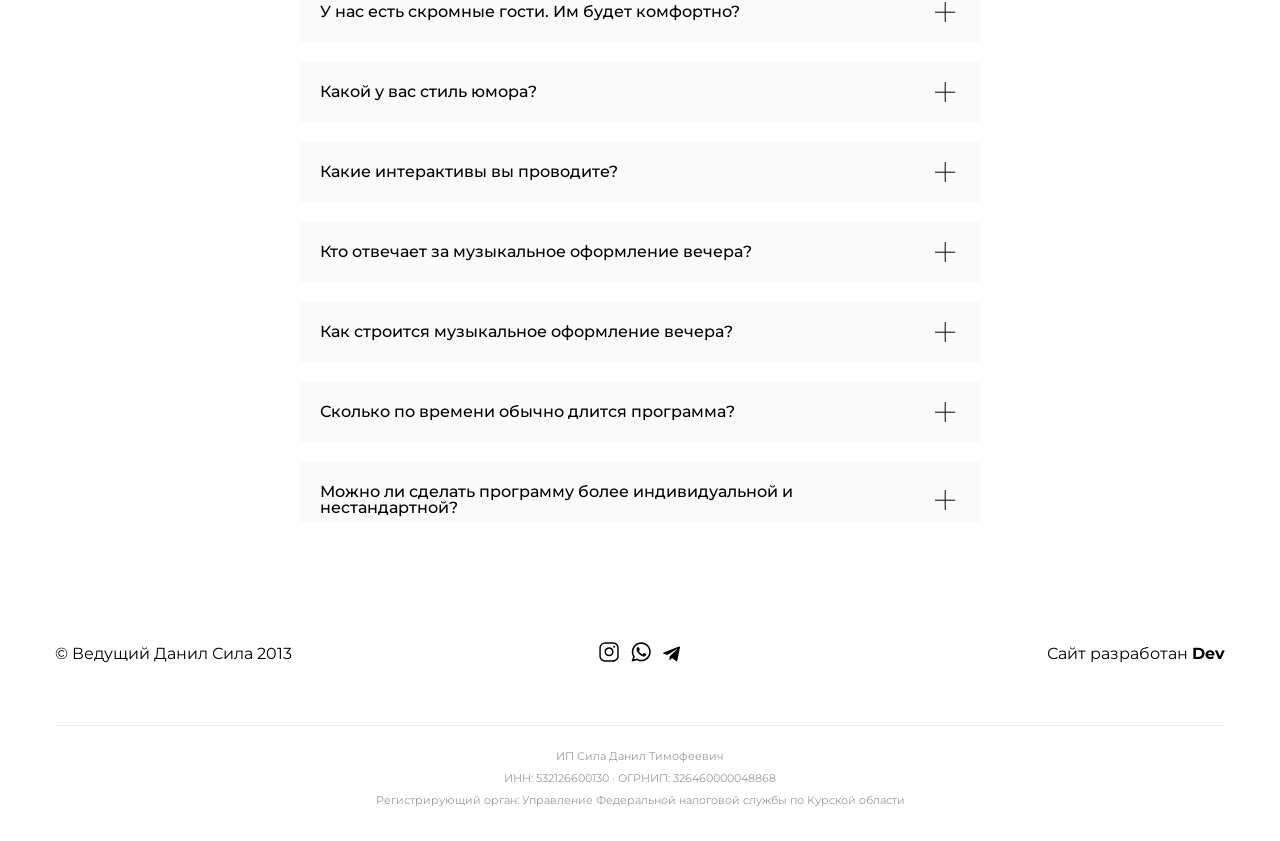
==== commit 97cbe5ad: "Update index.html" ====
--- a/index.html
+++ b/index.html
@@ -231,7 +231,7 @@
                 <a href="https://wa.me/79151111215" class="social__link" target="_blank">
                     <img src="img/whatsApp.svg" class="social__icon" alt="whatsapp">
                 </a>
-                <a href="https://t.me/SilaDanil" class="social__link social__link-telegram" target="_blank">
+                <a href="https://t.me/+79153033503" class="social__link social__link-telegram" target="_blank">
                     <img src="img/telegram.svg" class="social__icon" alt="telegram">
                 </a>
             </div>
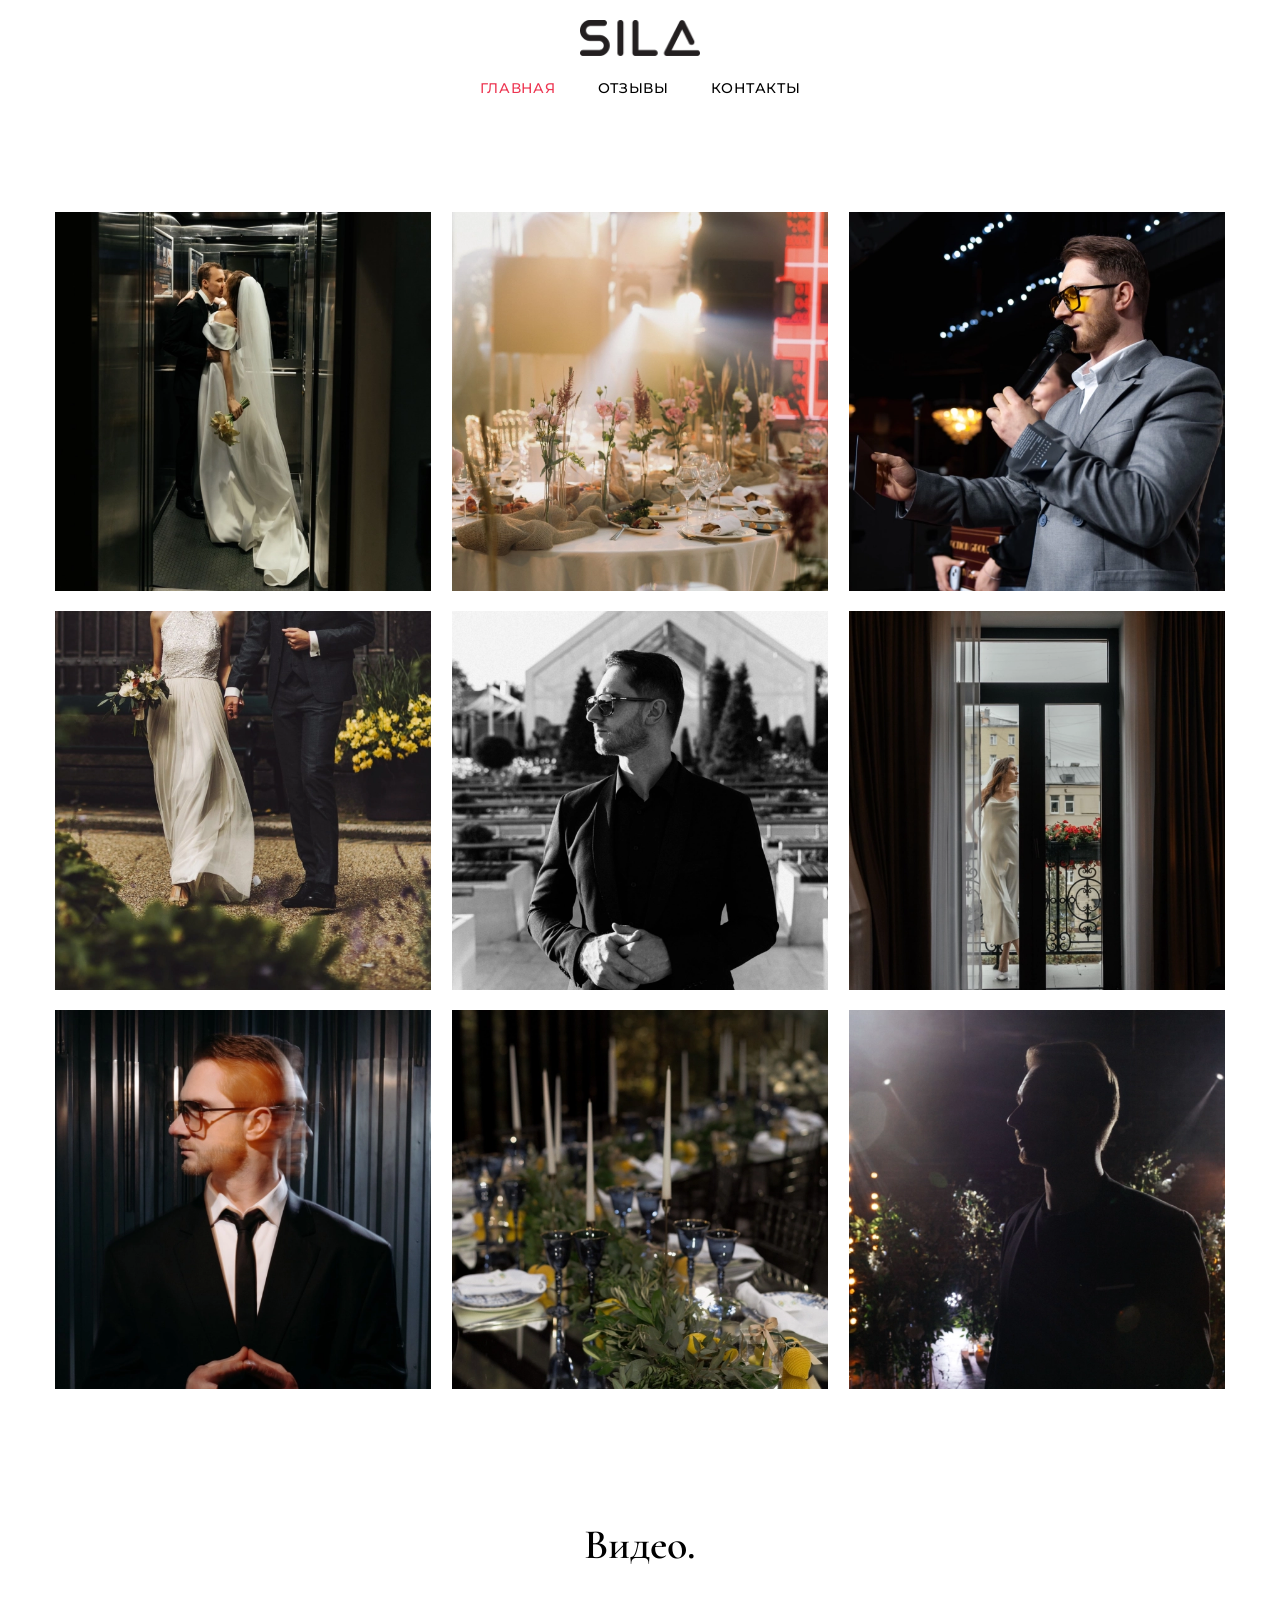
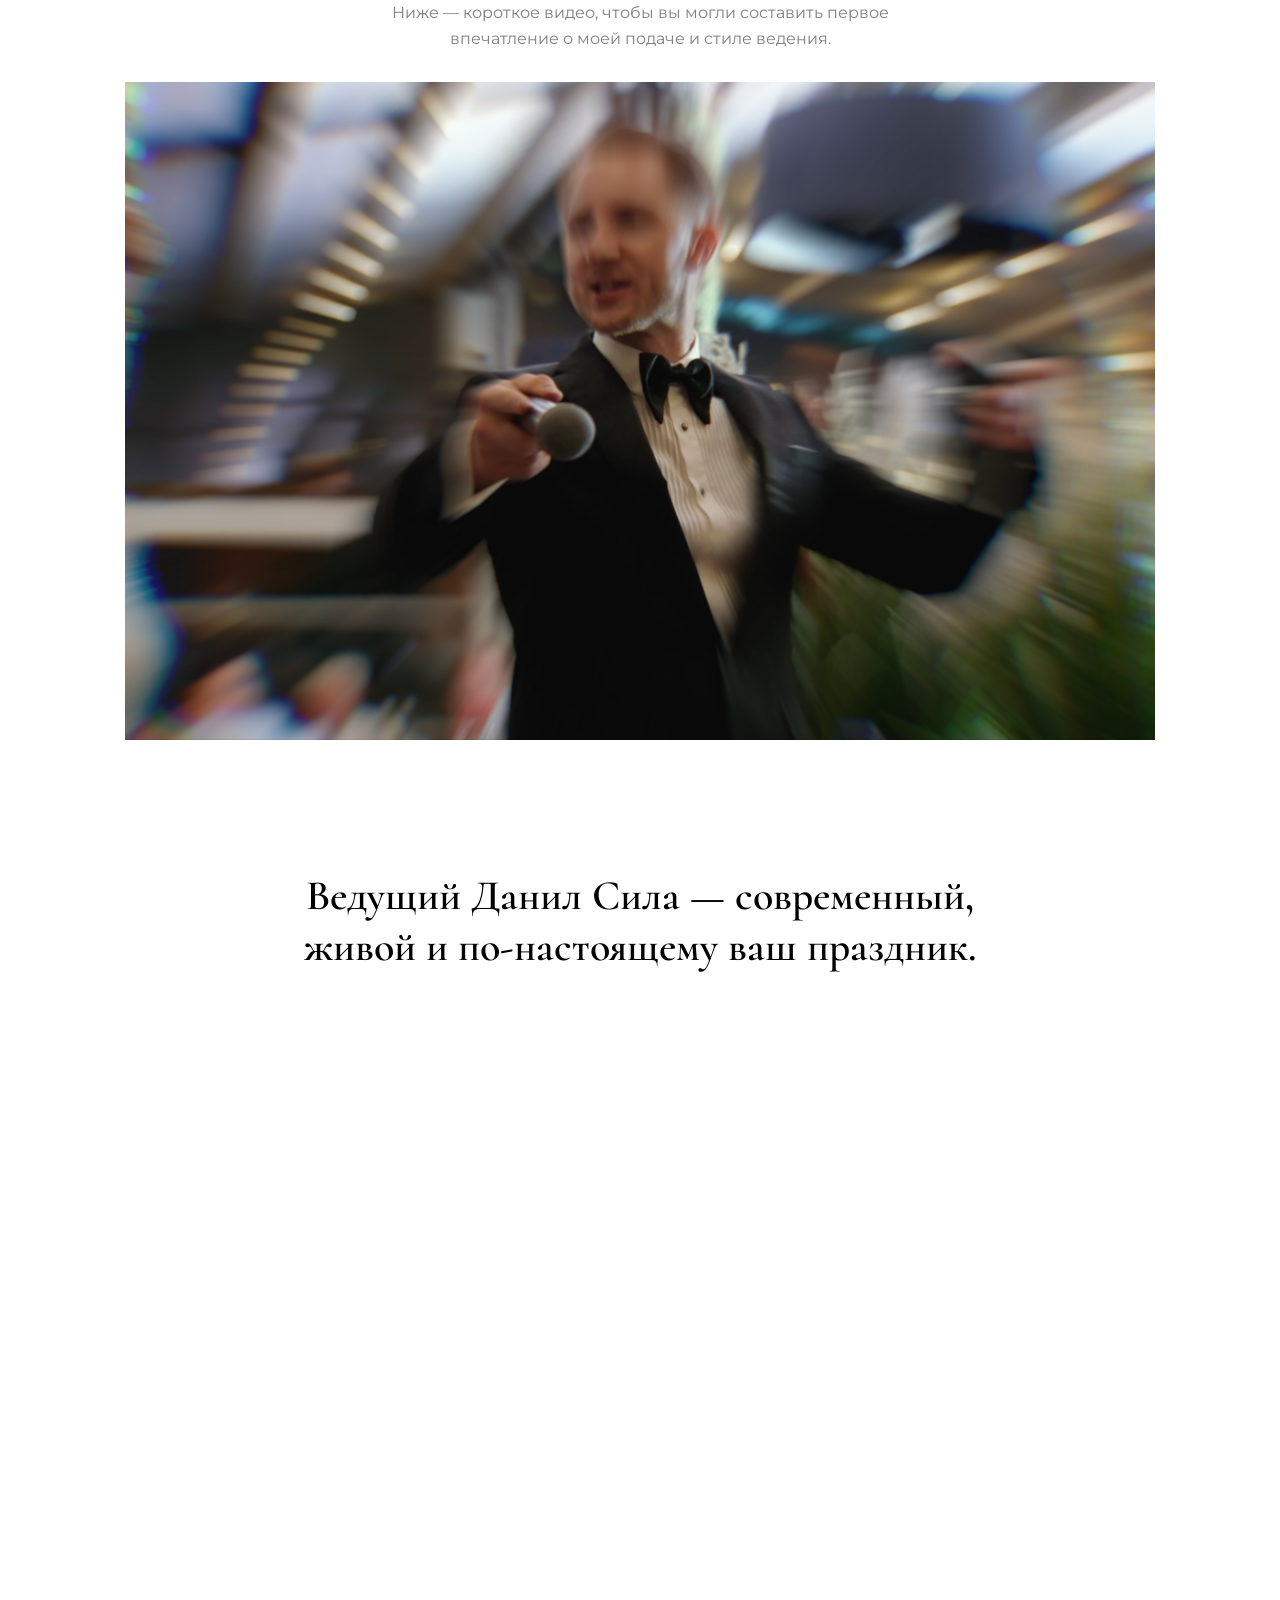
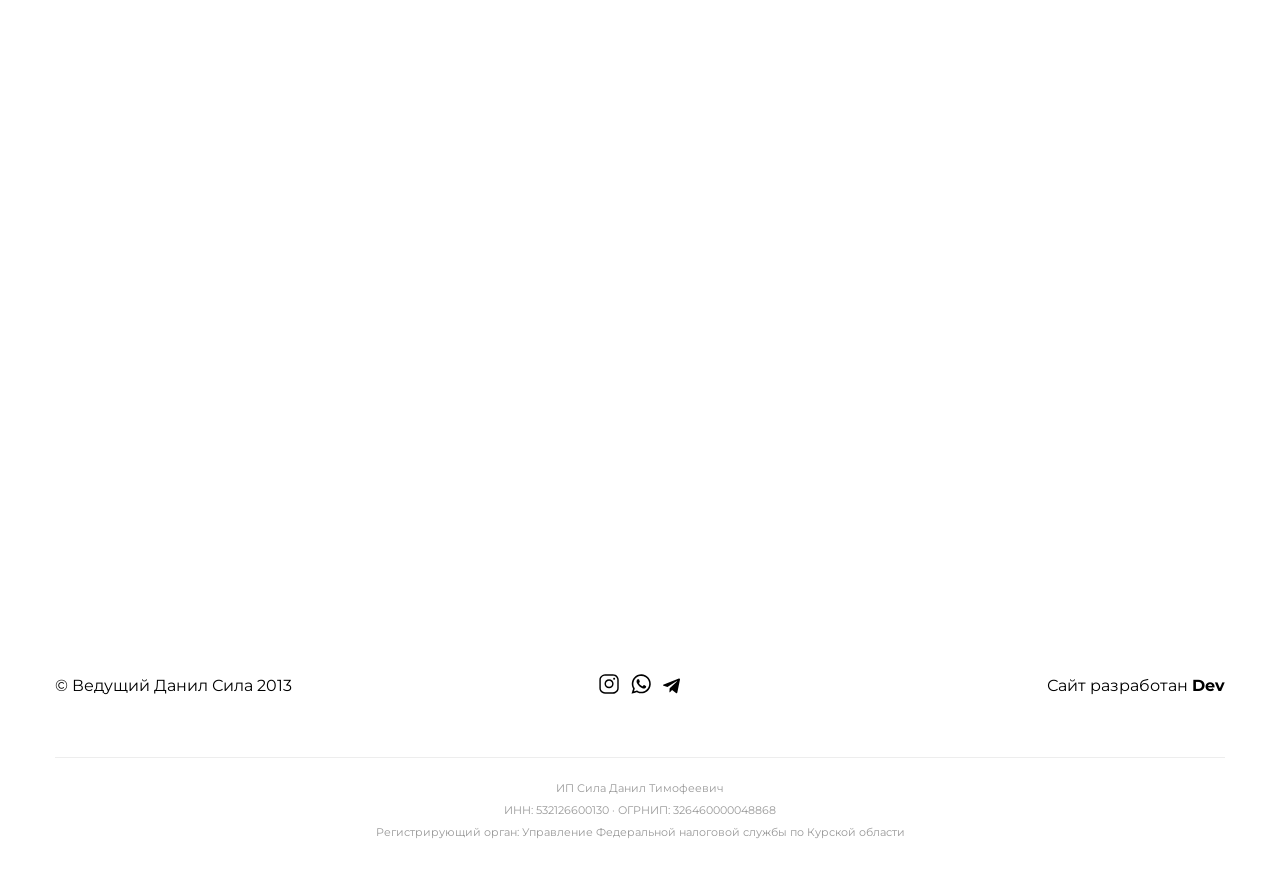
==== commit b1a0f819: "Update index.html" ====
--- a/index.html
+++ b/index.html
@@ -247,7 +247,7 @@
                 <a href="https://wa.me/79151111215" class="social__link" target="_blank">
                     <img src="img/whatsApp.svg" class="social__icon" alt="whatsapp">
                 </a>
-                <a href="https://t.me/SilaDanil" class="social__link social__link-telegram" target="_blank">
+                <a href="https://t.me/+79153033503" class="social__link social__link-telegram" target="_blank">
                     <img src="img/telegram.svg" class="social__icon" alt="telegram">
                 </a>
             </div>
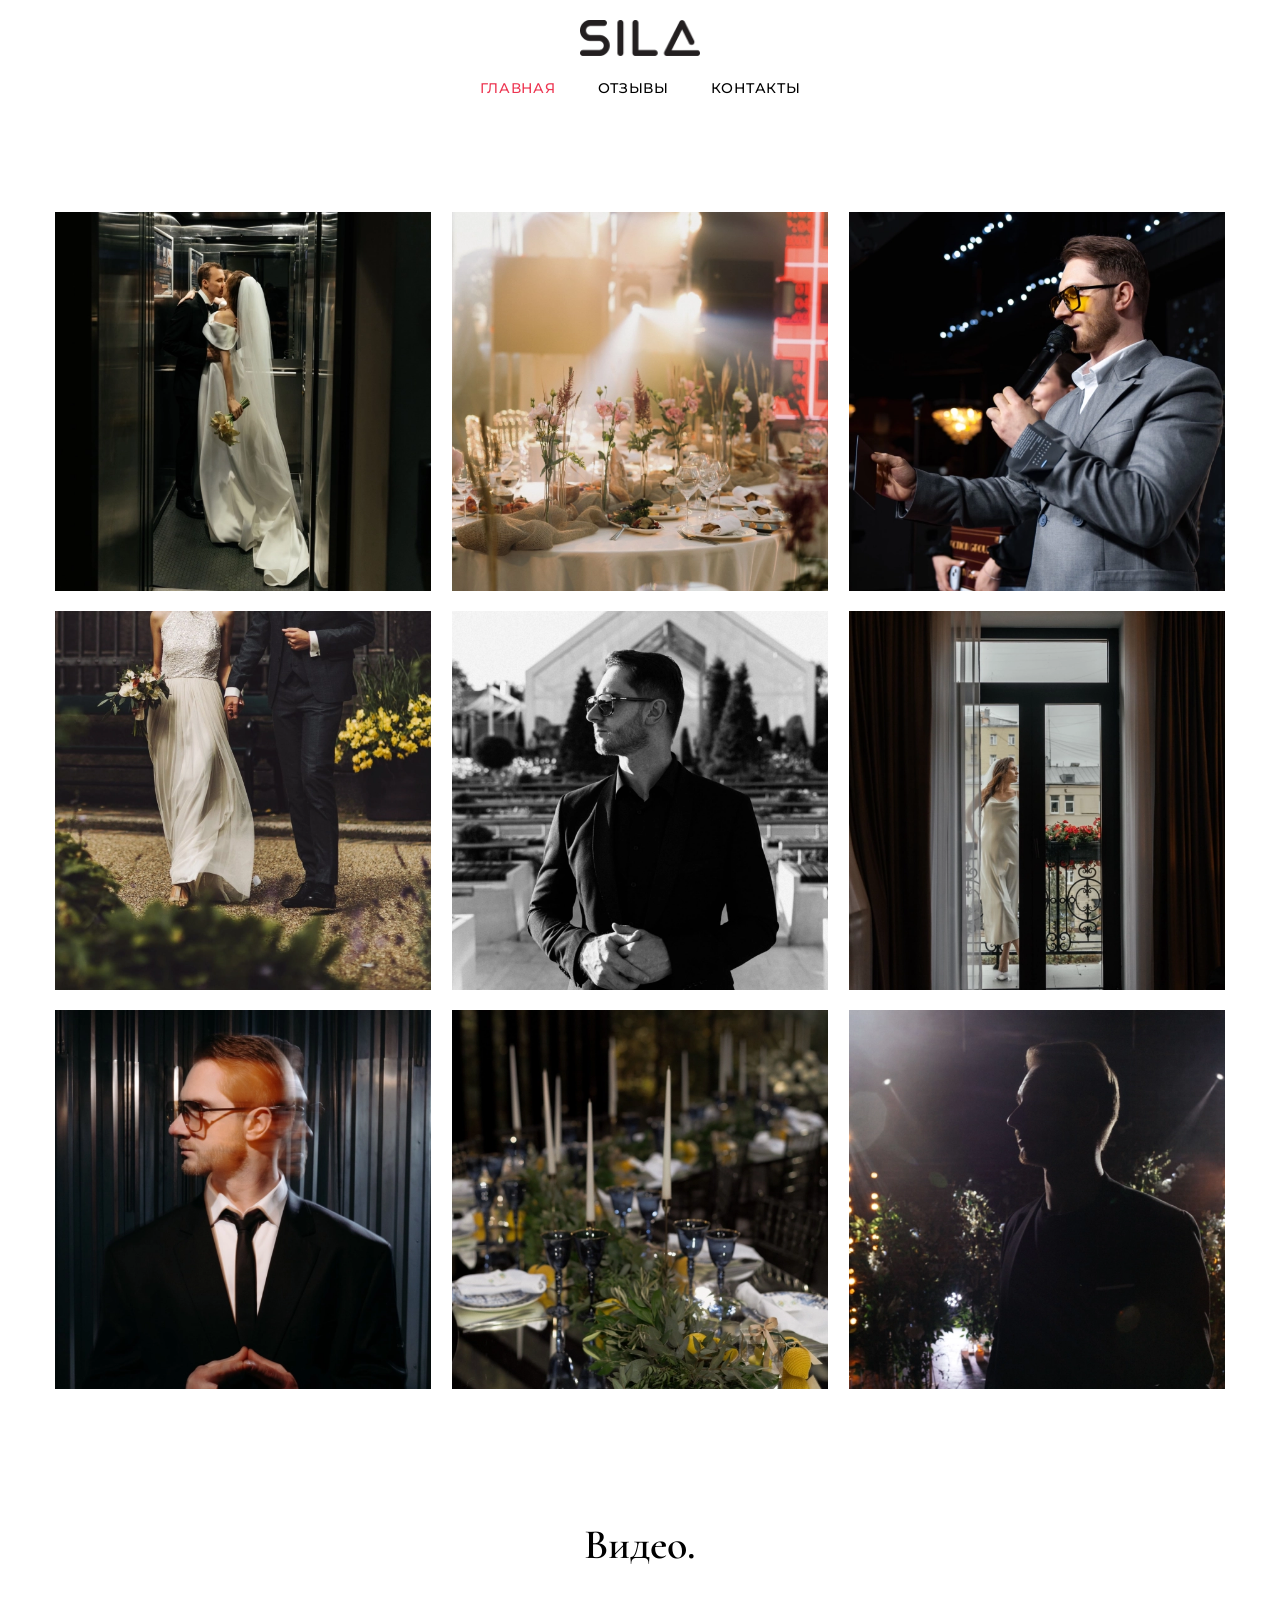
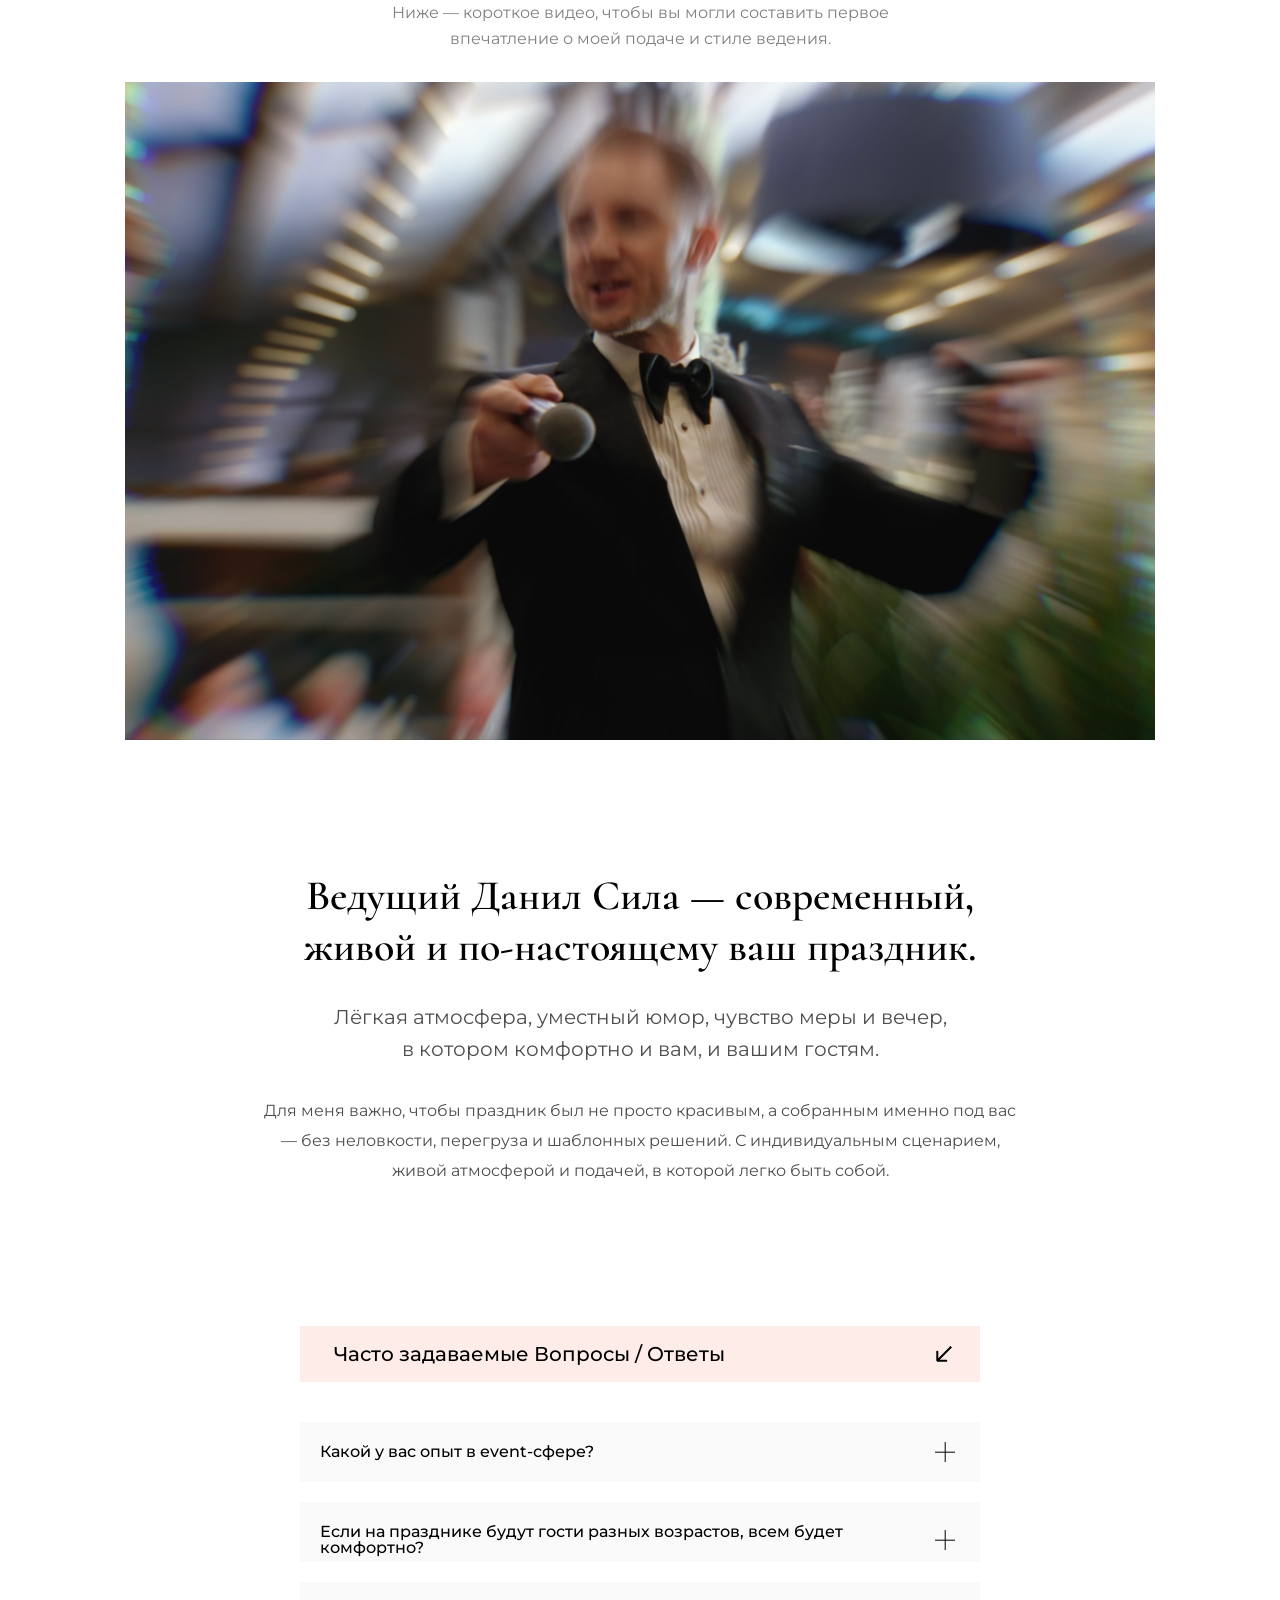
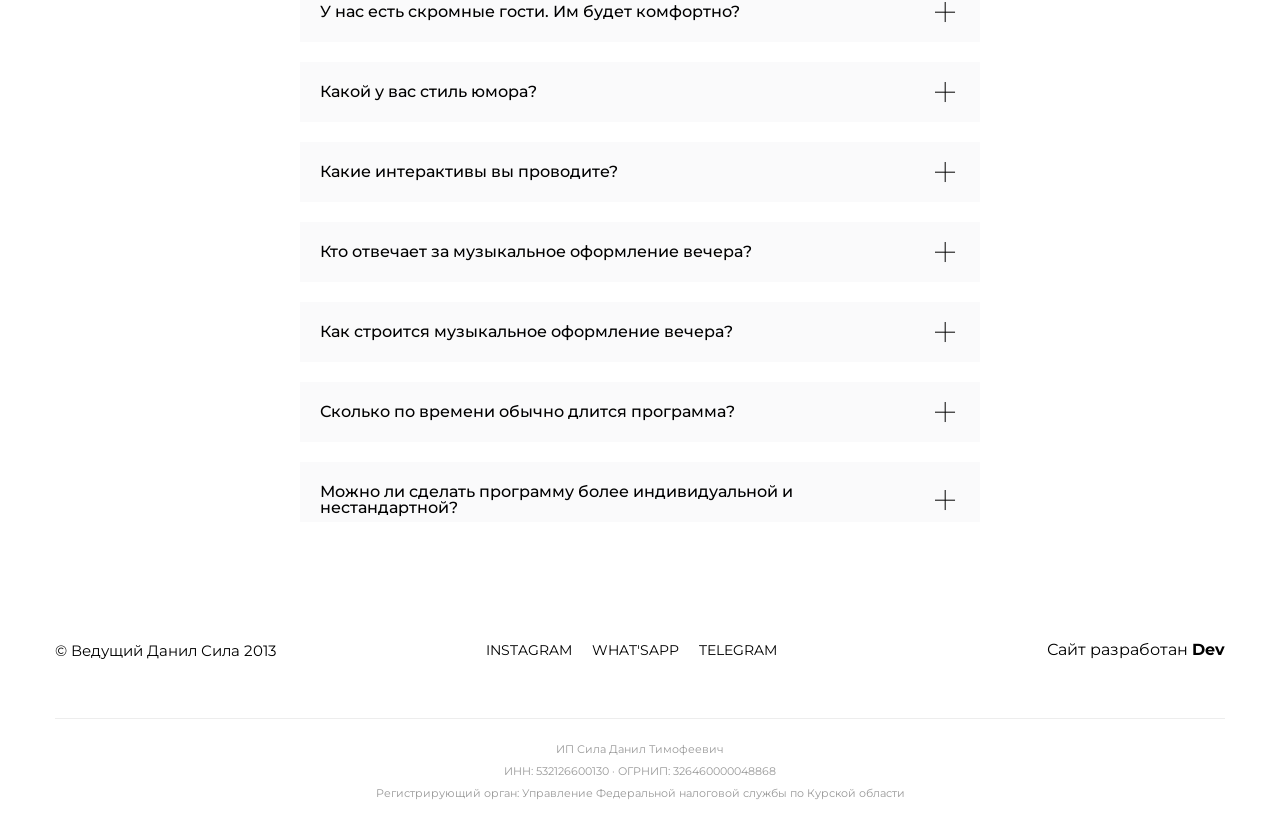
==== commit 815fca73: "Update index.html" ====
--- a/index.html
+++ b/index.html
@@ -6,7 +6,7 @@
     <meta name="viewport" content="width=device-width, initial-scale=1.0" />
     <title>Данил Сила - Ведущий</title>
     <link rel="shortcut icon" href="img/favicon.svg" type="image/x-icon" />
-    <link rel="stylesheet" href="css/uikit.css?v=111" />
+    <link rel="stylesheet" href="css/uikit.css?v=000" />
     <link rel="stylesheet" href="css/main.css?v=428" />
     <link rel="stylesheet" href="css/general.css?v=2.0" />
 </head>
@@ -226,13 +226,13 @@
 
             <div class="social">
                 <a href="https://www.instagram.com/dt_sila/?utm_medium=copy_link" class="social__link" target="_blank">
-                    <img src="img/instagram.svg" class="social__icon" alt="instagram">
+                    instagram
                 </a>
                 <a href="https://wa.me/79151111215" class="social__link" target="_blank">
-                    <img src="img/whatsApp.svg" class="social__icon" alt="whatsapp">
+                    what'sApp
                 </a>
                 <a href="https://t.me/+79153033503" class="social__link social__link-telegram" target="_blank">
-                    <img src="img/telegram.svg" class="social__icon" alt="telegram">
+                    telegram
                 </a>
             </div>
 
@@ -242,13 +242,13 @@
 
             <div class="social1">
                 <a href="https://www.instagram.com/dt_sila/?utm_medium=copy_link" class="social__link" target="_blank">
-                    <img src="img/instagram.svg" class="social__icon" alt="instagram">
+                    instagram
                 </a>
                 <a href="https://wa.me/79151111215" class="social__link" target="_blank">
-                    <img src="img/whatsApp.svg" class="social__icon" alt="whatsapp">
+                    what'sApp
                 </a>
                 <a href="https://t.me/+79153033503" class="social__link social__link-telegram" target="_blank">
-                    <img src="img/telegram.svg" class="social__icon" alt="telegram">
+                    telegram
                 </a>
             </div>
         </div>
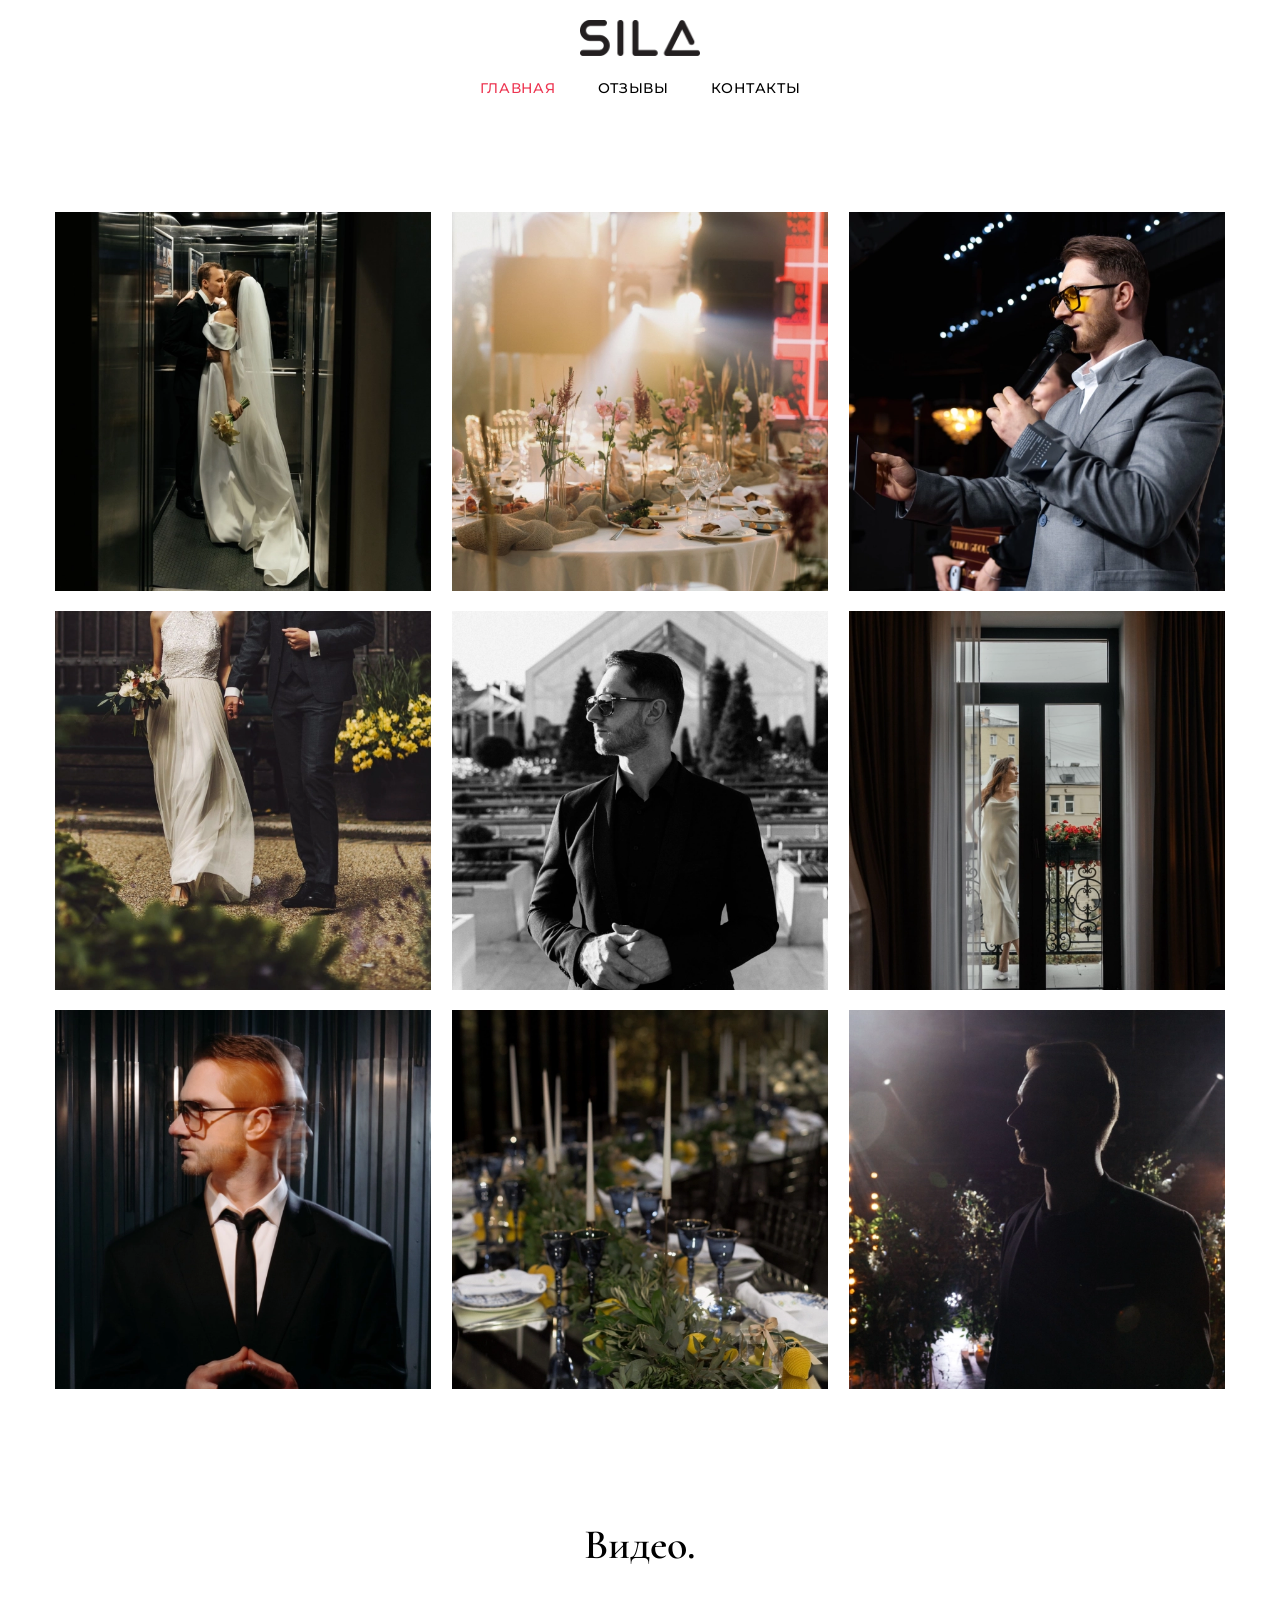
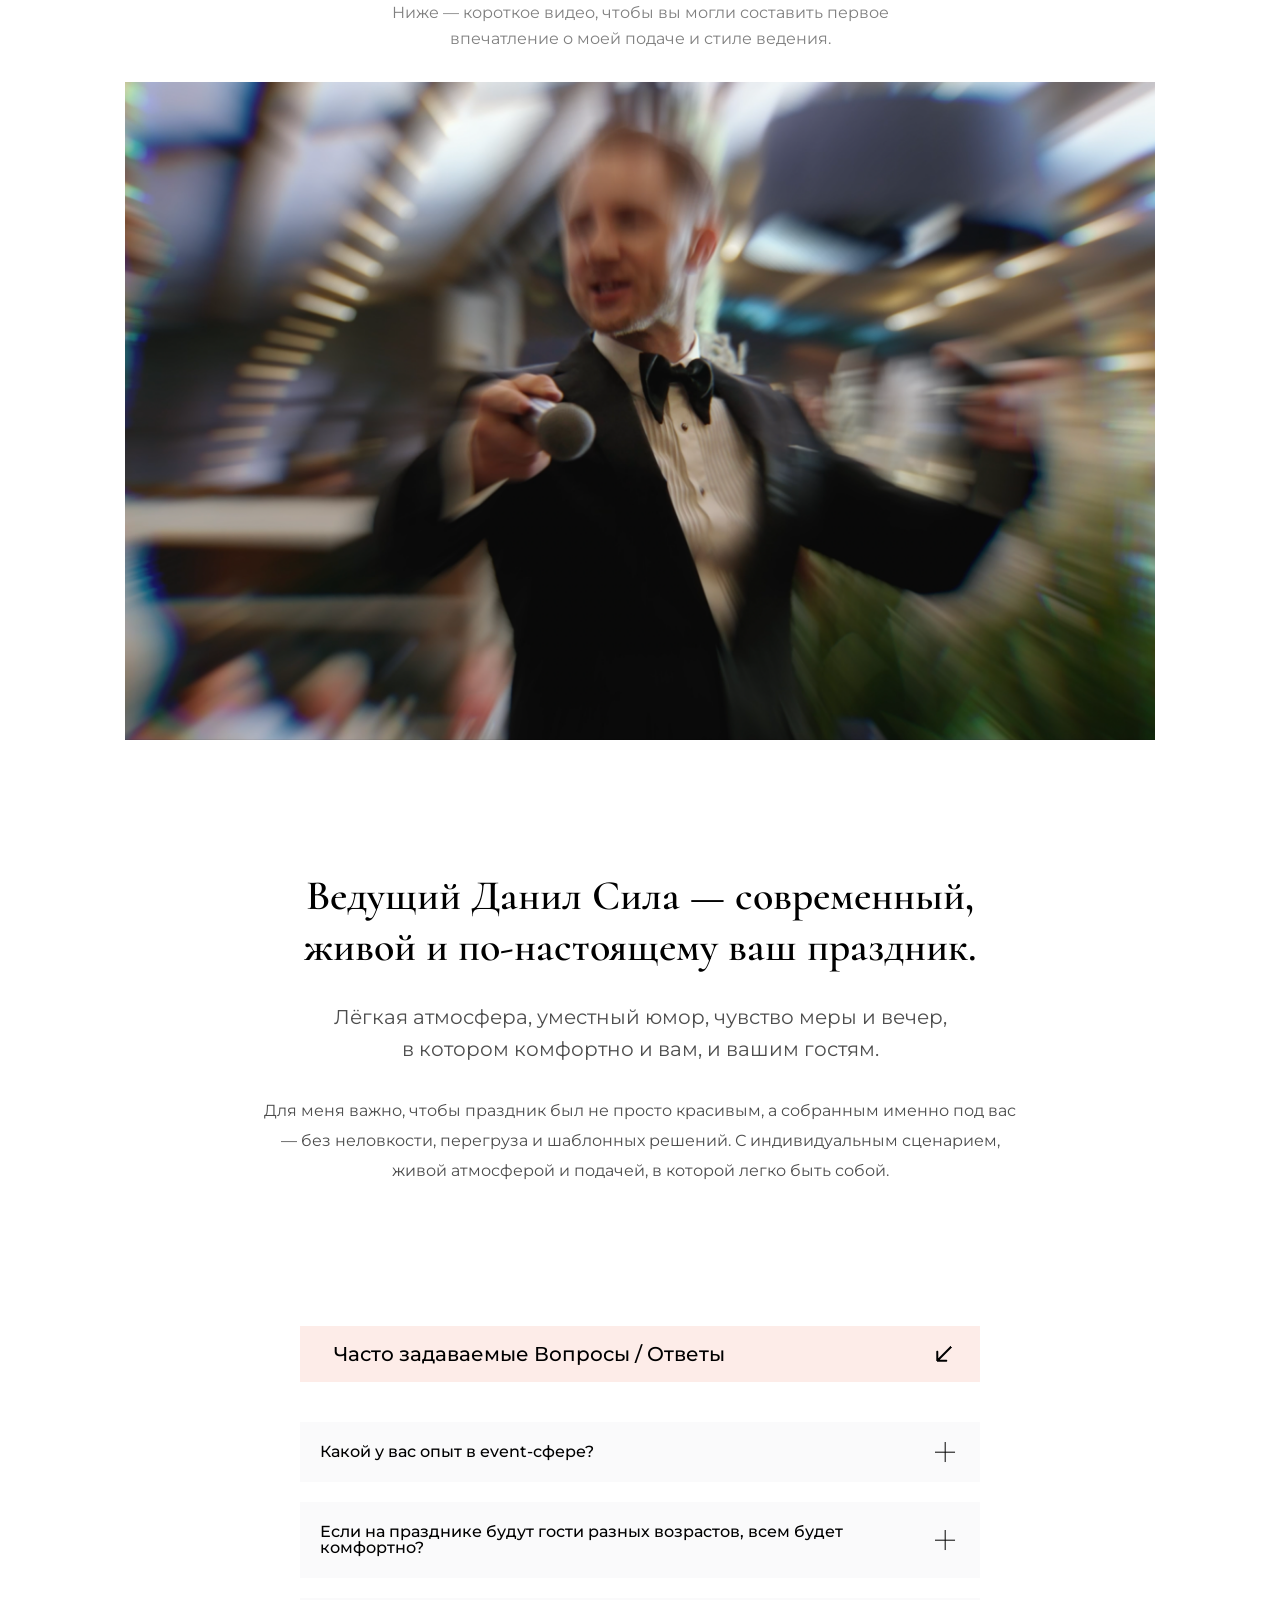
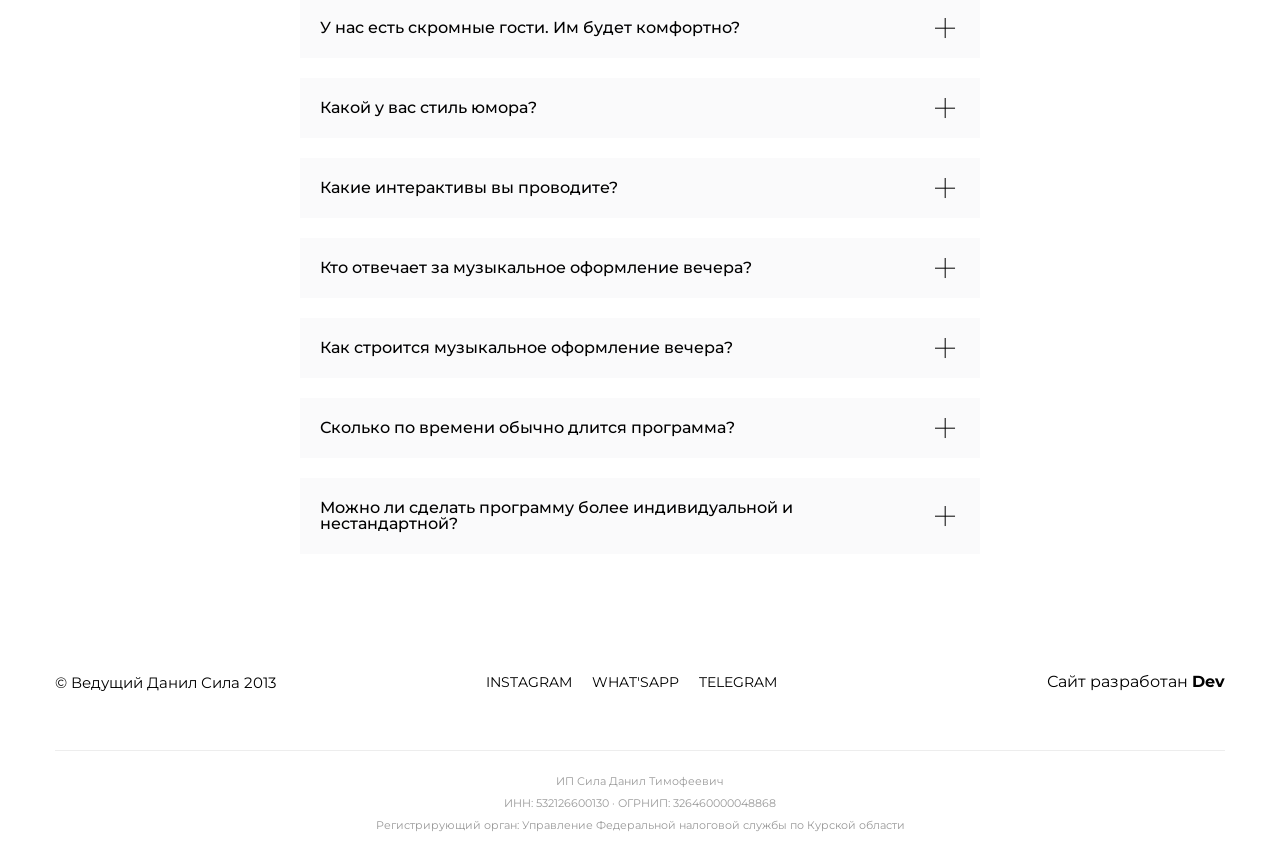
==== commit 1ed6c512: "Update index.html" ====
--- a/index.html
+++ b/index.html
@@ -237,7 +237,7 @@
             </div>
 
             <div class="footer__created">
-                Сайт разработан <a href="https://sila-timofei.github.io/dev/" target="_blank">Dev</a>
+                Сайт разработан <a href="https://www.behance.net/sila_timofei" target="_blank">Dev</a>
             </div>
 
             <div class="social1">
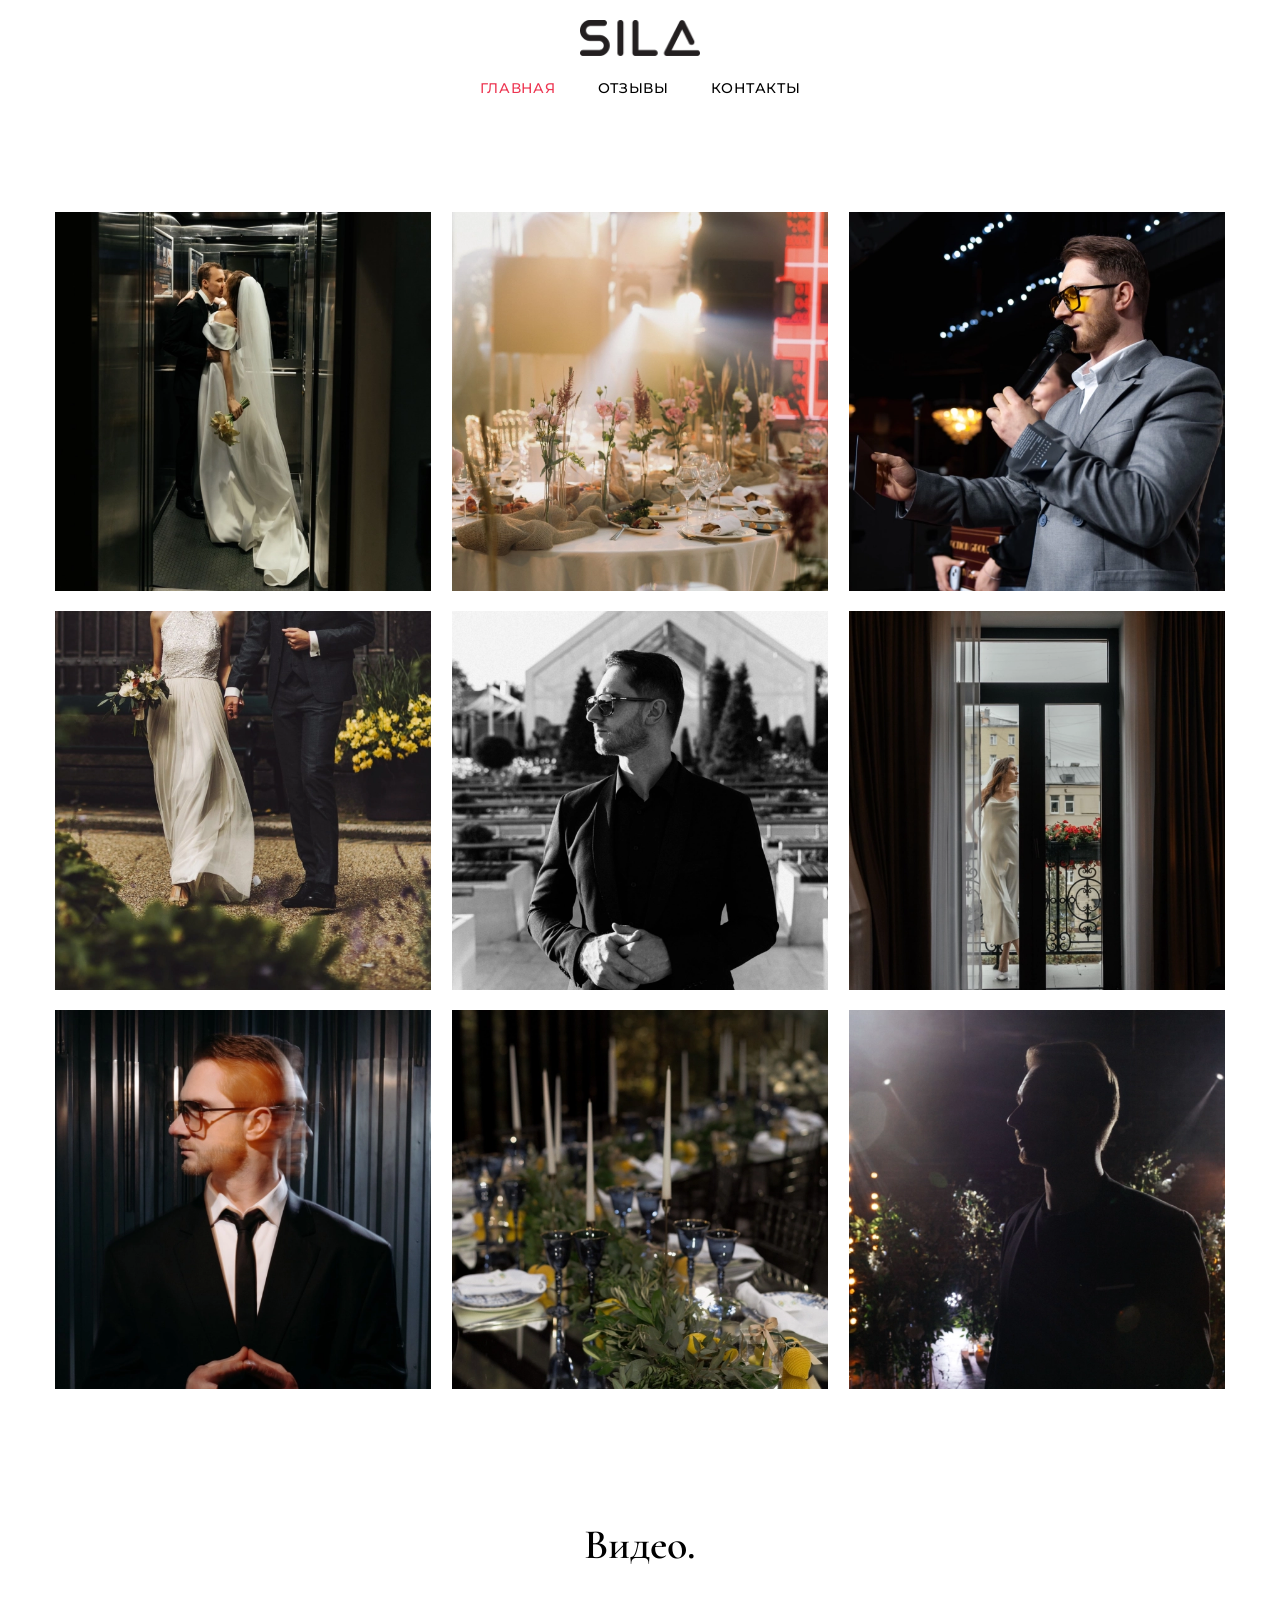
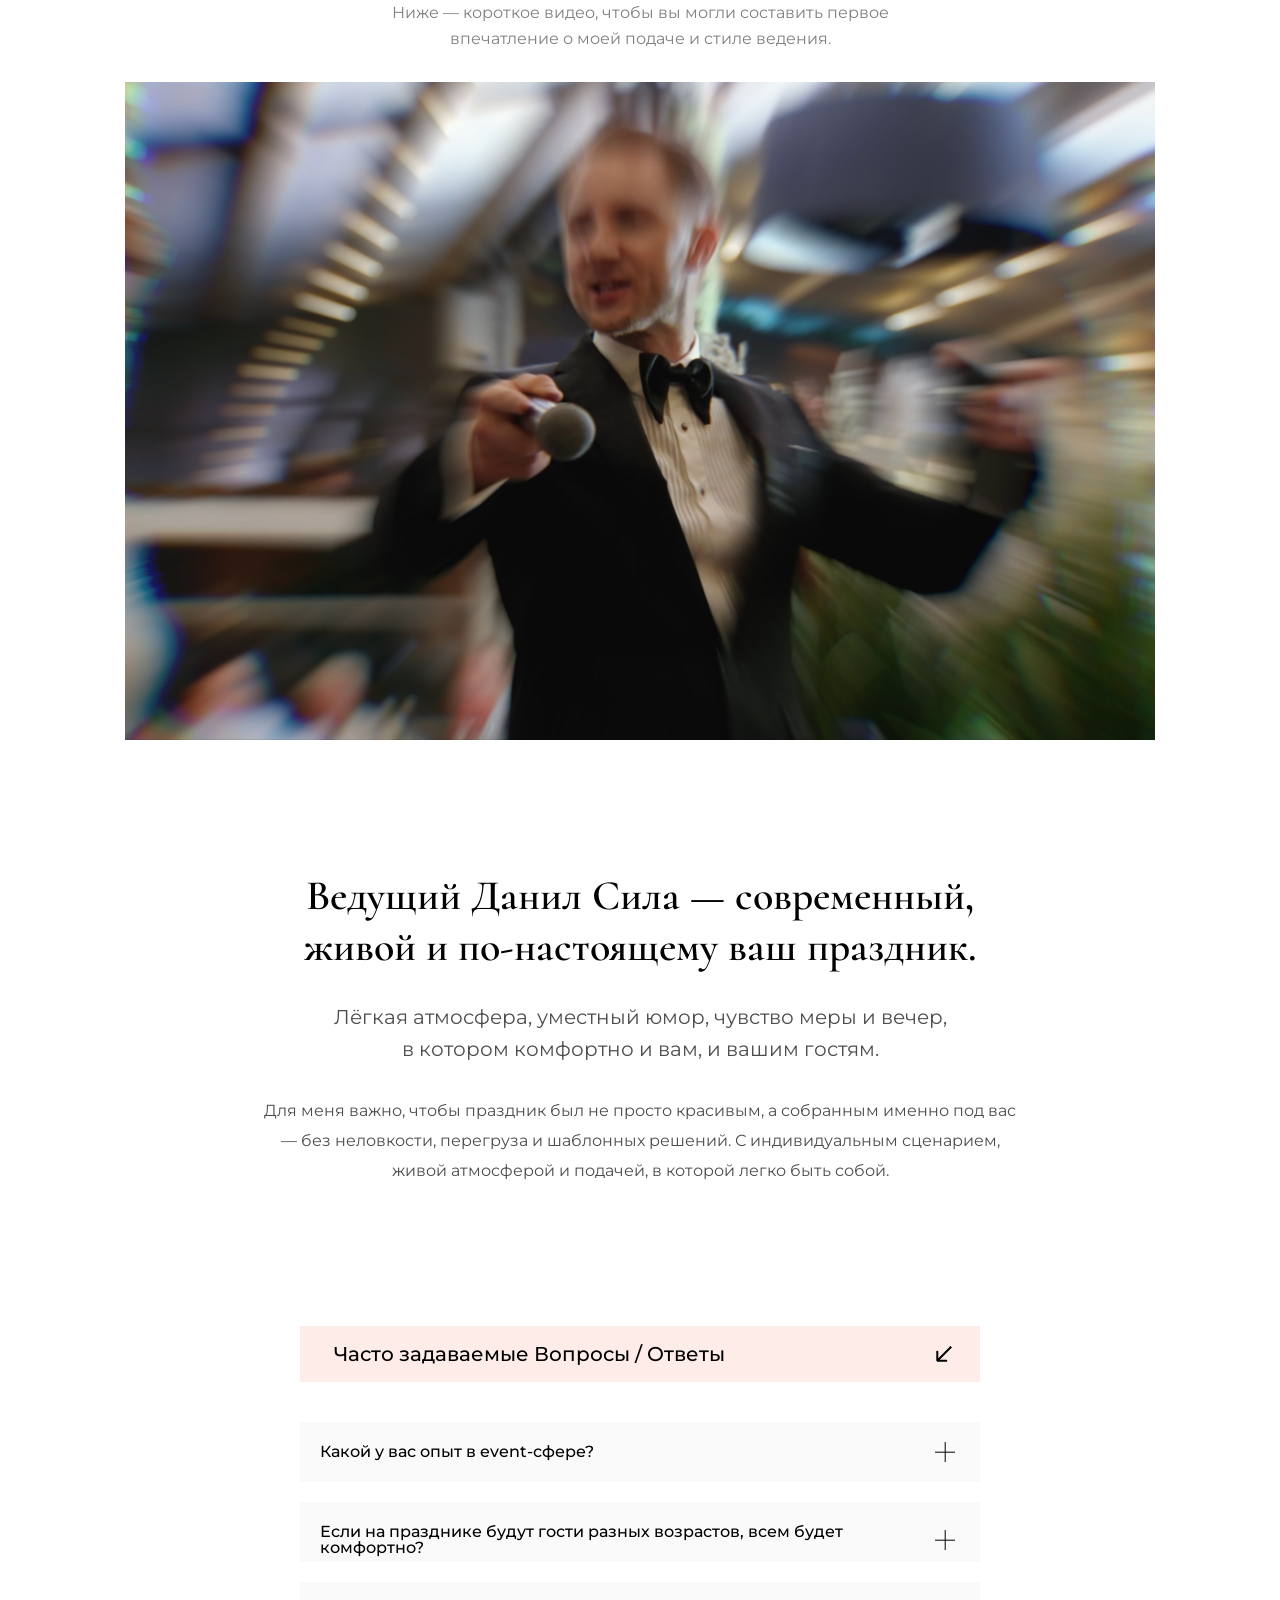
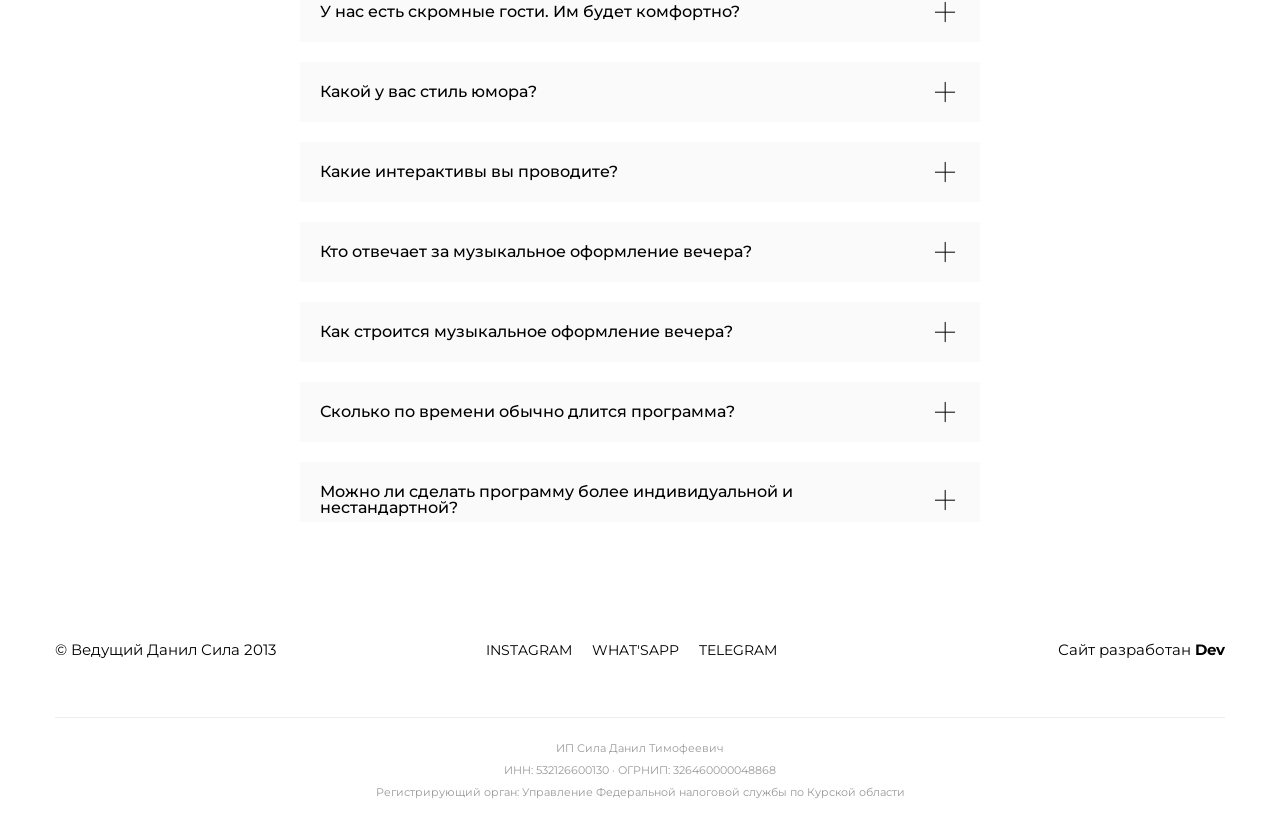
==== commit 36649769: "Update index.html" ====
--- a/index.html
+++ b/index.html
@@ -6,7 +6,7 @@
     <meta name="viewport" content="width=device-width, initial-scale=1.0" />
     <title>Данил Сила - Ведущий</title>
     <link rel="shortcut icon" href="img/favicon.svg" type="image/x-icon" />
-    <link rel="stylesheet" href="css/uikit.css?v=000" />
+    <link rel="stylesheet" href="css/uikit.css?v=888" />
     <link rel="stylesheet" href="css/main.css?v=428" />
     <link rel="stylesheet" href="css/general.css?v=2.0" />
 </head>
